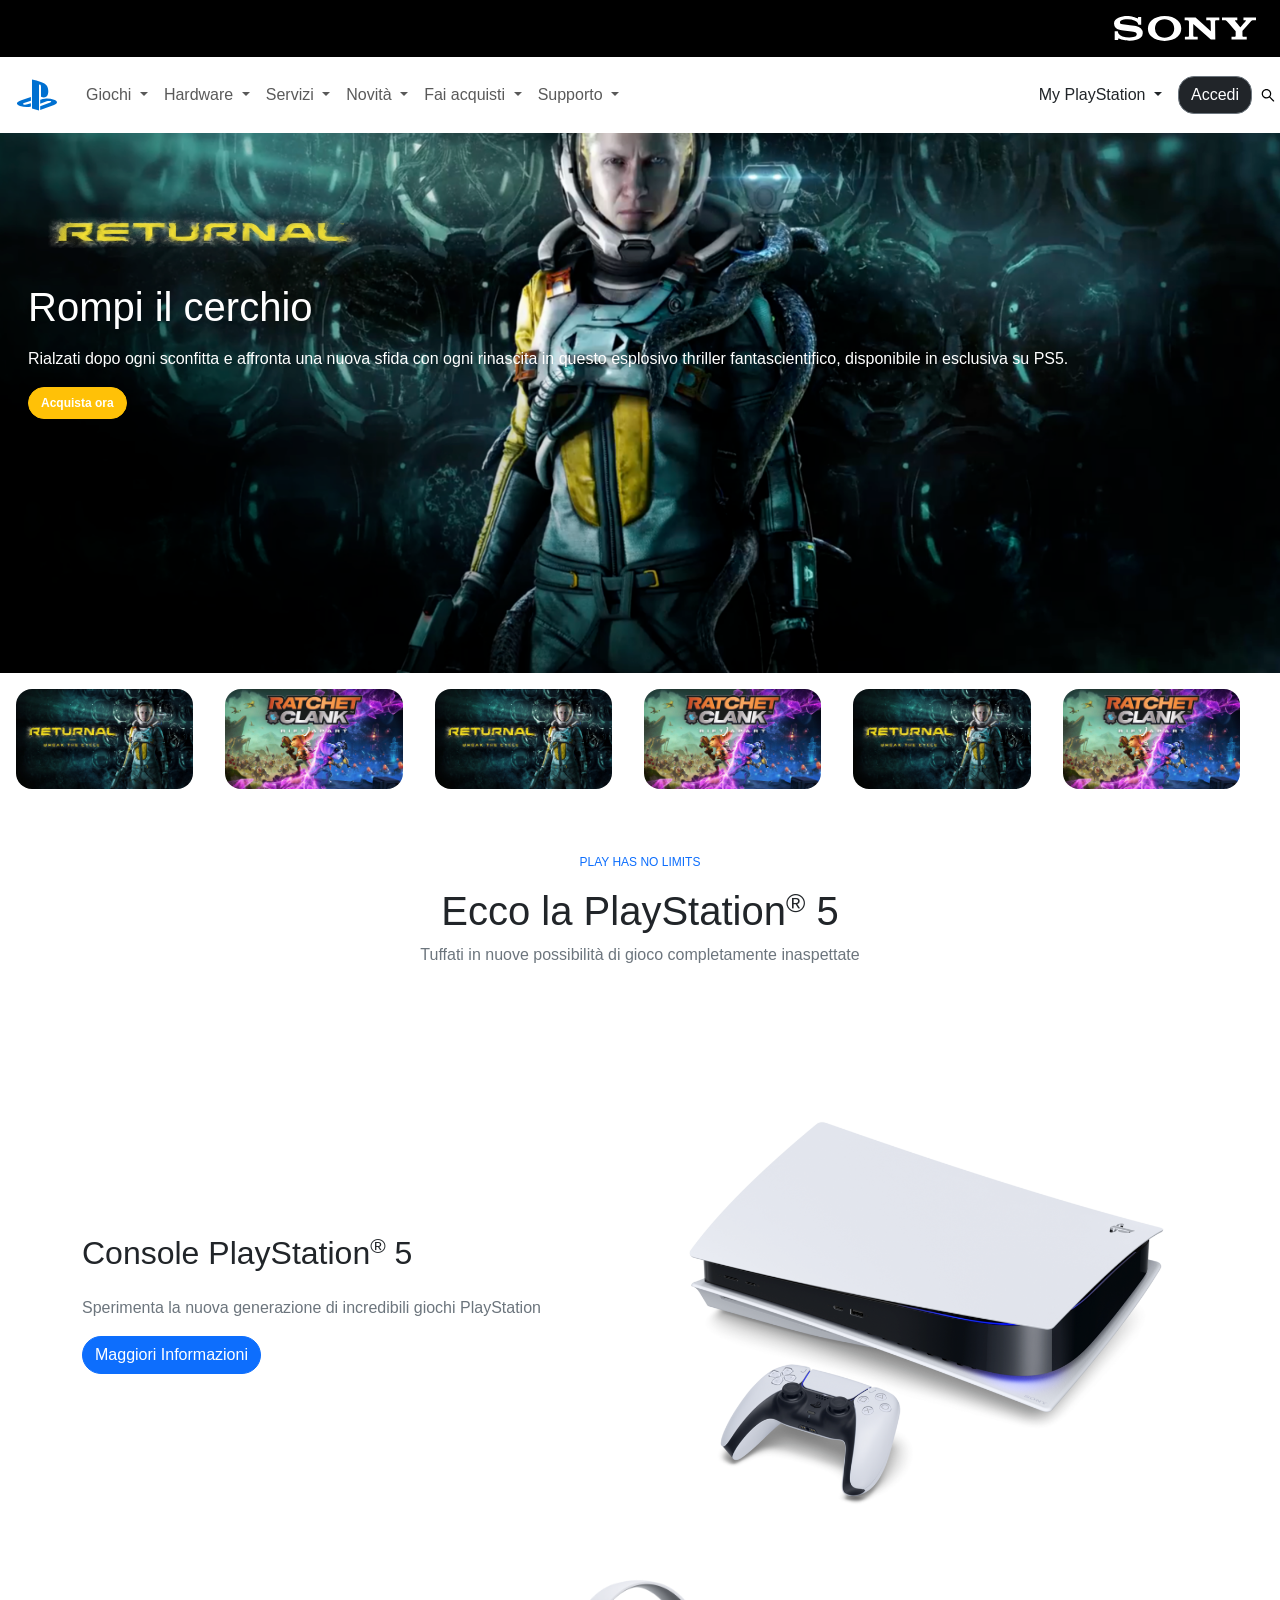
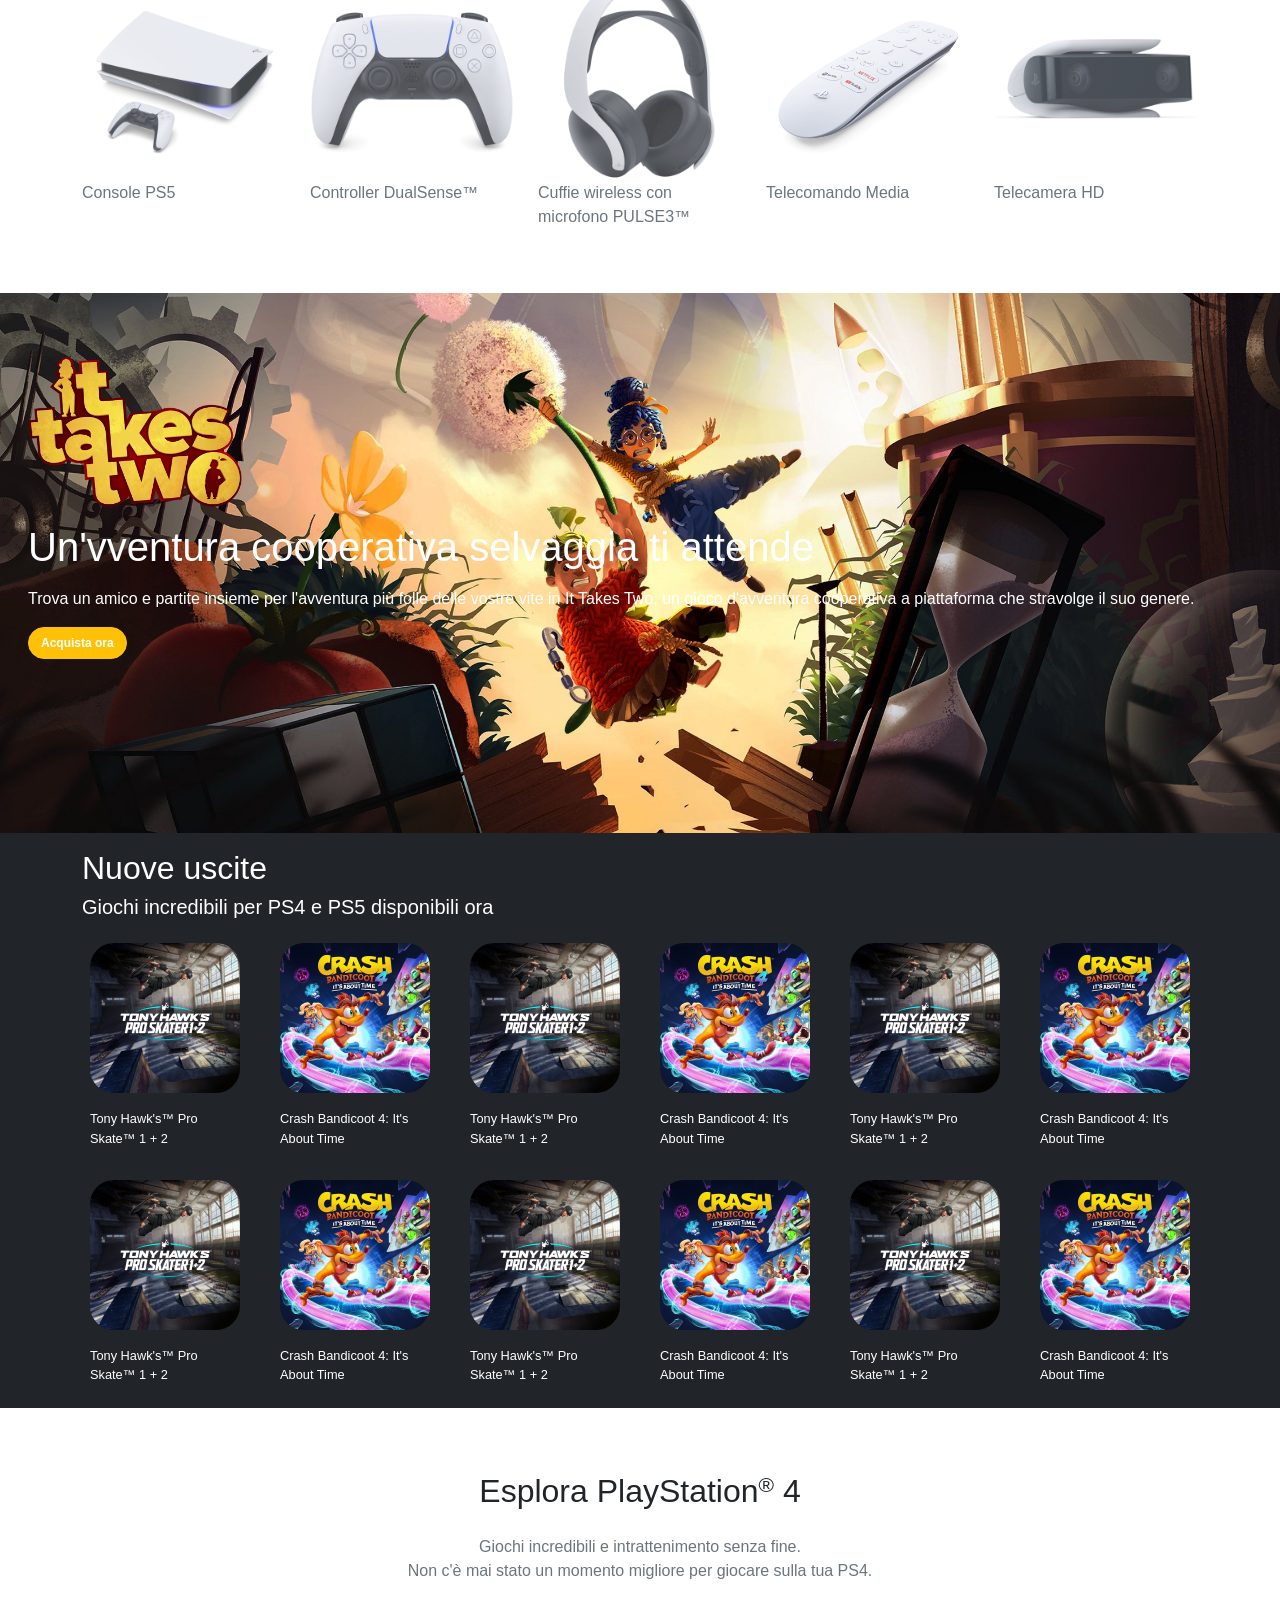
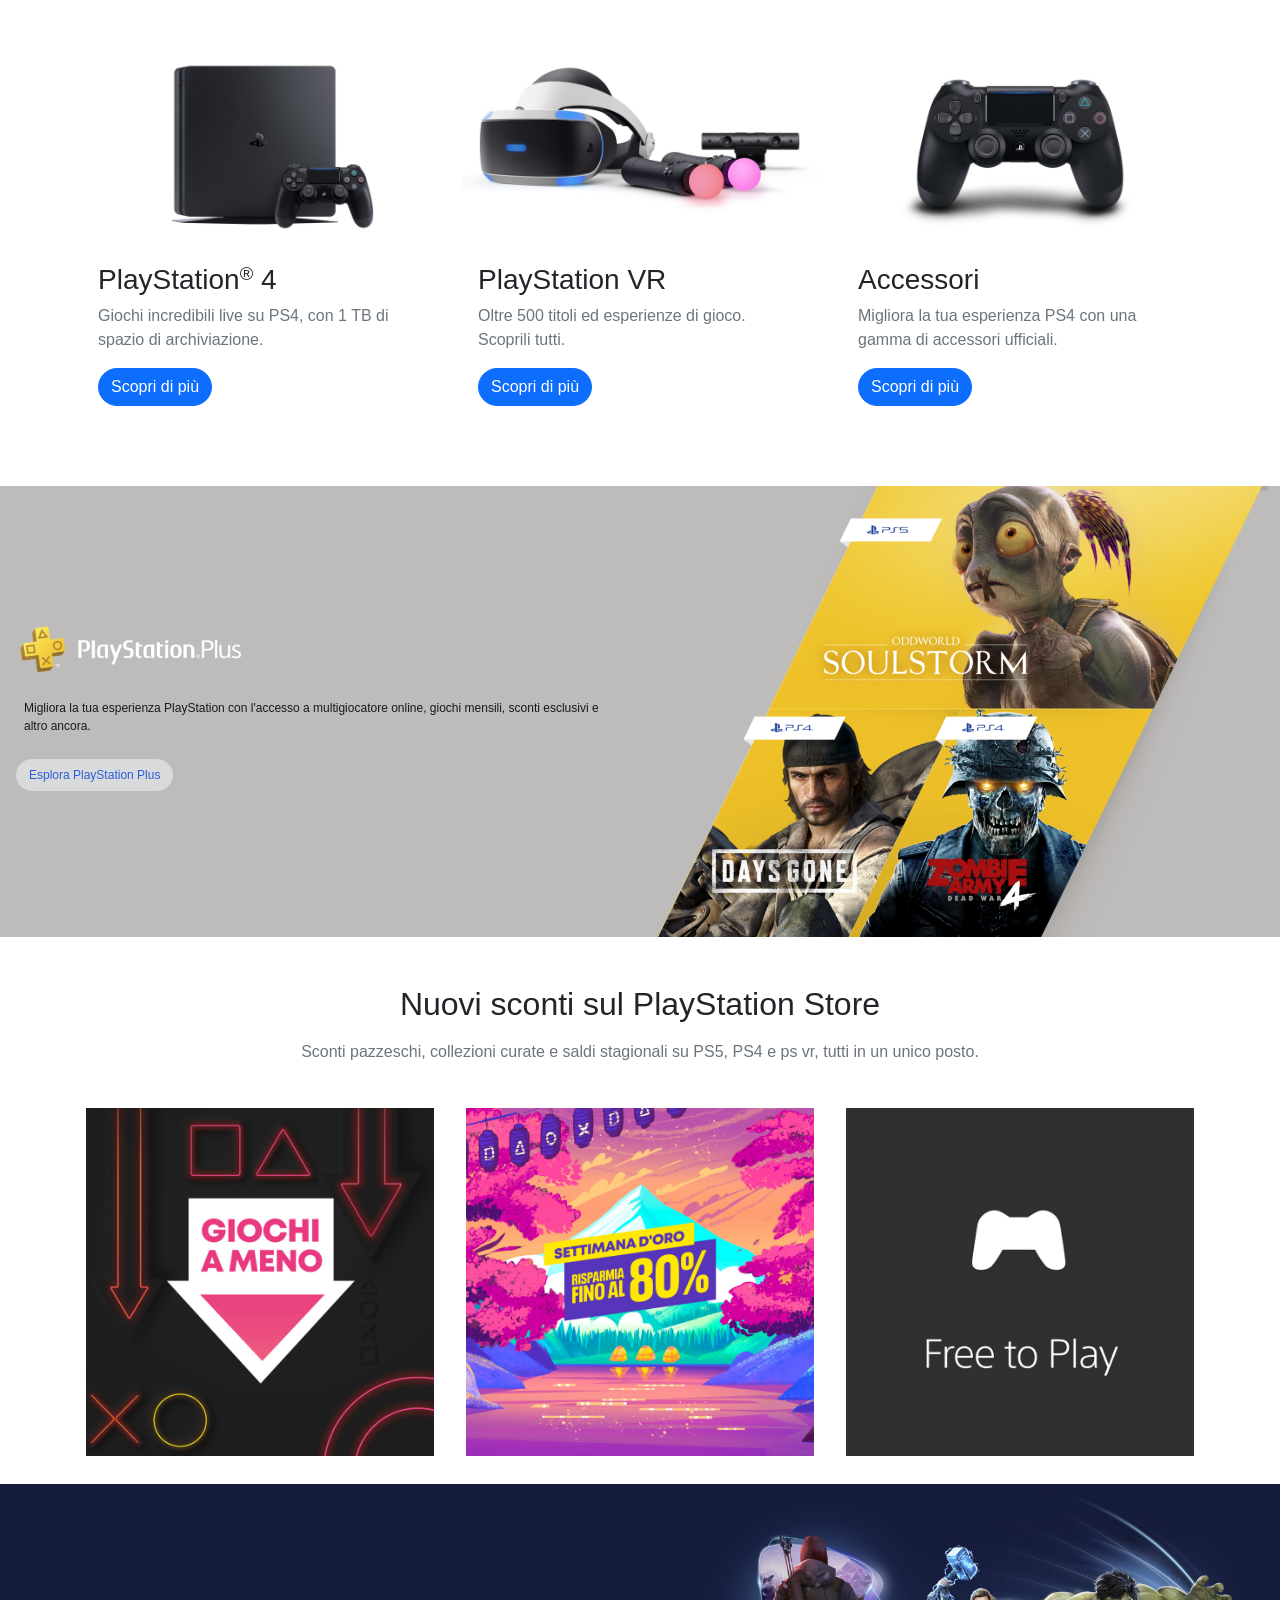
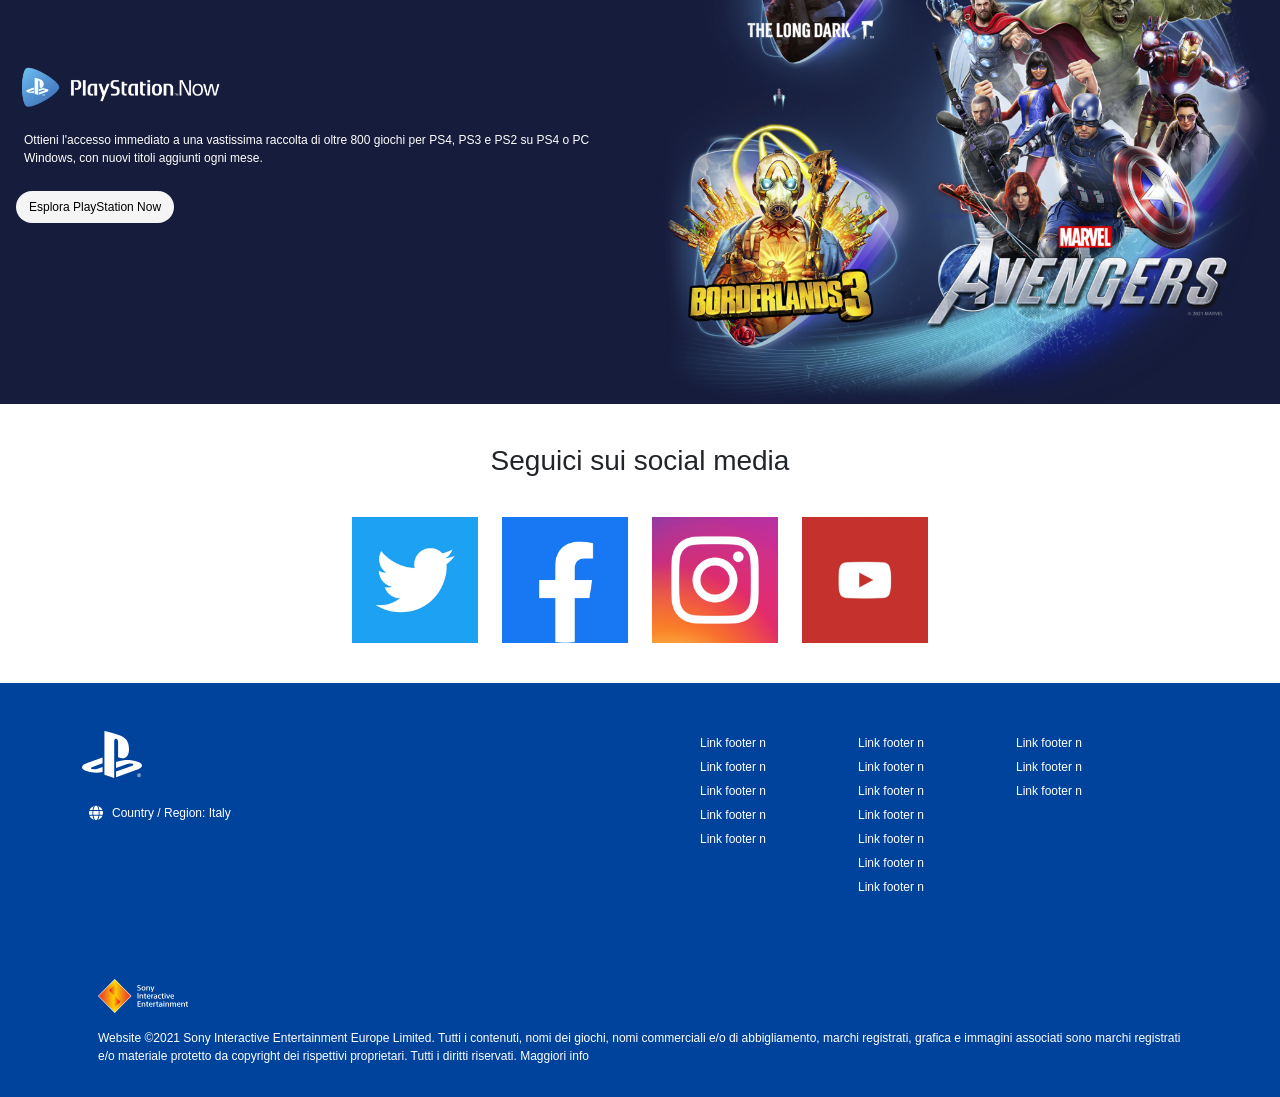
==== index.html @ 7aa20159 "fix container naming in games-slider #it-takes-two section to add proper semantic - index.html" ====
<!DOCTYPE html>
<html lang="it">

<head>
    <meta charset="UTF-8">
    <meta name="viewport" content="width=device-width, initial-scale=1.0">
    <title>PlayStation</title>

    <link href="https://cdn.jsdelivr.net/npm/bootstrap@5.3.8/dist/css/bootstrap.min.css" rel="stylesheet"
        integrity="sha384-sRIl4kxILFvY47J16cr9ZwB07vP4J8+LH7qKQnuqkuIAvNWLzeN8tE5YBujZqJLB" crossorigin="anonymous">

    <link rel="stylesheet" href="https://cdn.jsdelivr.net/npm/bootstrap-icons@1.13.1/font/bootstrap-icons.min.css">

    <link rel="stylesheet" href="styles/style.css">
    <link rel="stylesheet" href="styles/mediaquery.css">
</head>

<body>
    <!-- header composto da hellobar + navbar-->
    <header class="header">

        <div class="hellobar bg-black p-3 d-flex justify-content-end">
            <div class="sony-logo me-2">
                <img src="img/sony_logo.svg" alt="Sny company logo" class="sonylogo " height="25px">
            </div>
        </div>

        <nav class="navbar navbar-expand-lg bg-body-wrapper">
            <div class="container-fluid">
                <a class="navbar-brand" href="#">
                    <img src="img/play_logo.svg" alt="PlayStation logo" class="ps-logo">
                </a>
                <button class="navbar-toggler" type="button" data-bs-toggle="collapse"
                    data-bs-target="#navbarSupportedContent" aria-controls="navbarSupportedContent"
                    aria-expanded="false" aria-label="Toggle navigation">
                    <span class="navbar-toggler-icon"></span>
                </button>
                <div class="collapse navbar-collapse" id="navbarSupportedContent">
                    <ul class="navbar-nav me-auto mb-2 mb-lg-0">
                        <li class="nav-item dropdown giochi">
                            <a class="nav-link dropdown-toggle" href="#" role="button" data-bs-toggle="dropdown"
                                aria-expanded="false">
                                Giochi
                            </a>
                            <ul class="dropdown-menu">
                                <li><a class="dropdown-item" href="#">Action</a></li>
                                <li><a class="dropdown-item" href="#">Another action</a></li>
                                <li>
                                    <hr class="dropdown-divider">
                                </li>
                                <li><a class="dropdown-item" href="#">Something else here</a>
                                </li>
                            </ul>
                        </li>
                        <!--#2-->
                        <li class="nav-item dropdown hardware">
                            <a class="nav-link dropdown-toggle" href="#" role="button" data-bs-toggle="dropdown"
                                aria-expanded="false">
                                Hardware
                            </a>
                            <ul class="dropdown-menu">
                                <li><a class="dropdown-item" href="#">Action</a></li>
                                <li><a class="dropdown-item" href="#">Another action</a></li>
                                <li><a class="dropdown-item" href="#">Something else here</a>
                                </li>
                            </ul>
                        </li>
                        <!--#3-->
                        <li class="nav-item dropdown servizi">
                            <a class="nav-link dropdown-toggle" href="#" role="button" data-bs-toggle="dropdown"
                                aria-expanded="false">
                                Servizi
                            </a>
                            <ul class="dropdown-menu">
                                <li><a class="dropdown-item" href="#">Action</a></li>
                                <li><a class="dropdown-item" href="#">Another action</a></li>
                                <li><a class="dropdown-item" href="#">Something else here</a>
                                </li>
                            </ul>
                        </li>
                        <!--#4-->
                        <li class="nav-item dropdown">
                            <a class="nav-link dropdown-toggle" href="#" role="button" data-bs-toggle="dropdown"
                                aria-expanded="false">
                                Novità
                            </a>
                            <ul class="dropdown-menu">
                                <li><a class="dropdown-item" href="#">Action</a></li>
                                <li><a class="dropdown-item" href="#">Another action</a></li>
                                <li><a class="dropdown-item" href="#">Something else here</a>
                                </li>
                            </ul>
                        </li>
                        <!--#5-->
                        <li class="nav-item dropdown acquisti">
                            <a class="nav-link dropdown-toggle" href="#" role="button" data-bs-toggle="dropdown"
                                aria-expanded="false">
                                Fai acquisti
                            </a>
                            <ul class="dropdown-menu">
                                <li><a class="dropdown-item" href="#">Action</a></li>
                                <li><a class="dropdown-item" href="#">Another action</a></li>
                                <li><a class="dropdown-item" href="#">Something else here</a>
                                </li>
                            </ul>
                        </li>
                        <!-- #6-->
                        <li class="nav-item dropdown acquisti">
                            <a class="nav-link dropdown-toggle" href="#" role="button" data-bs-toggle="dropdown"
                                aria-expanded="false">
                                Supporto
                            </a>
                            <ul class="dropdown-menu">
                                <li><a class="dropdown-item" href="#">Action</a></li>
                                <li><a class="dropdown-item" href="#">Another action</a></li>
                                <li><a class="dropdown-item" href="#">Something else here</a></li>
                            </ul>
                        </li>
                    </ul>

                    <div class="menu-right d-flex justify-content-end align-items-baseline gap-3">
                        <a class="nav-link dropdown-toggle" href="#" role="button" data-bs-toggle="dropdown"
                            aria-expanded="false">
                            My PlayStation
                        </a>
                        <ul class="dropdown-menu">
                            <li><a class="dropdown-item" href="#">Action</a></li>
                            <li><a class="dropdown-item" href="#">Another action</a></li>
                            <li>
                                <hr class="dropdown-divider">
                            </li>
                            <li><a class="dropdown-item" href="#">Something else here</a></li>
                        </ul>
                        <form class="d-flex" role="search">
                            <button class="btn btn-outline-secondary bg-dark text-white rounded-4"
                                type="submit">Accedi</button>
                        </form>
                        <div class="search-icon">
                            <img src="img/lens.svg" alt="lente-igrandimento" class="search-btn">
                        </div>
                    </div>
                </div>
            </div>
        </nav>




    </header>
    <!--main con tutti i suoi contenuti bellissimi frizzantini-->
    <main>
        <section class="games-carousel" id="returnal-banner">
            <div class="container-fluid container-carousel">
                <div class="row">
                    <div class="hero-game-card returnal-card col-12">
                        <div class="d-flex justify-content-start align-items-end p-3">
                            <div class="text-white py-5">
                                <div class="img-logo-returnal pb-3 ">
                                    <img src="img/returnal-hero-banner-logo.png" alt="logo returnal videogame"
                                        class="logo-returnal p-3">
                                </div>
                                <h1 class="mb-3">Rompi il cerchio</h1>
                                <p class="card-text">Rialzati dopo ogni sconfitta e affronta una nuova sfida con ogni
                                    rinascita in questo esplosivo thriller fantascientifico, disponibile in esclusiva su
                                    PS5.</p>
                                <a class="btn btn-warning hero-game-card-btn text-white rounded-5" href="#!"
                                    role="button">Acquista
                                    ora</a>
                            </div>
                        </div>
                    </div>
                </div>
                <div class="row games-slider col-12">
                        <img src="img/returnal-listing-thumb-01-ps5.jpg" alt="returnal thumbnail"
                            class="thum p-3 rounded-5 col-6 col-sm-4 col-md-4 col-lg-2">
                        <img src="img/ratchet-and-clank-rift-apart-keyart.jpg" alt="ratchet&clank thumbnail"
                            class="thum p-3 rounded-5 col-6 col-sm-4 col-md-4 col-lg-2">
                        <img src="img/returnal-listing-thumb-01-ps5.jpg" alt="returnal thumbnail"
                            class="thum p-3 rounded-5 col-6 col-sm-4 col-md-4 col-lg-2">
                        <img src="img/ratchet-and-clank-rift-apart-keyart.jpg" alt="ratchet&clank thumbnail"
                            class="thum p-3 rounded-5 col-6 col-sm-4 col-md-4 col-lg-2">
                        <img src="img/returnal-listing-thumb-01-ps5.jpg" alt="returnal thumbnail"
                            class="thum p-3 rounded-5 col-6 col-sm-4 col-md-4 col-lg-2">
                        <img src="img/ratchet-and-clank-rift-apart-keyart.jpg" alt="ratchet&clank thumbnail"
                            class="thum p-3 rounded-5 col-6 col-sm-4 col-md-4 col-lg-2">
                </div>
            </div>
        </section>

        <section class="playstation-5">

            <div class="section-ps-title p-5 text-center">
                <p class="headline text-primary text-uppercase">
                    play has no limits
                </p>
                <h1 class="ps5-title">
                    Ecco la PlayStation<span class="small"><sup>&reg;</sup></span> 5
                </h1>
                <p class="ps5-text text-secondary">
                    Tuffati in nuove possibilità di gioco completamente inaspettate
                </p>
            </div>
            <!-- inserisco la card + img-->
            <div class="container card-container">
                <div class="row d-flex justify-content-center align-items-center">
                    <div class="col-12 col-md-6 border-0">
                        <div class="card-body">
                            <h2 class="card-title pb-4">Console PlayStation<span class="small"><sup>&reg;</sup></span> 5
                            </h2>
                            <p class="card-text text-secondary">Sperimenta la nuova generazione di incredibili giochi
                                PlayStation</p>
                            <a href="#" class="btn btn-primary rounded-5">Maggiori Informazioni</a>
                        </div>
                    </div>
                    <div class="col-12 col-md-6">
                        <img src="img/playstation-5-thumb.png" class="img-fluid" alt="console playstation 5">
                    </div>
                </div>
            </div>
            <!--andiamo alle thumbnail del carousel-->
            <div class="container thumbnail-container">
                <div class="row row-cols-3 row-cols-md-5 pb-5">
                    <div class="col img-container-ps text-secondary">
                        <img src="img/playstation-5-thumb.png" alt="playstation 5 console" class="img-fluid opacity-75">
                        <p class="hardware-description d-none d-md-block">Console PS5</p>
                    </div>
                    <div class="col img-container-ps text-secondary">
                        <img src="img/joypad-thumb.png" alt="playstation 5 joypad" class="img-fluid opacity-75">
                        <p class="accessory-description d-none d-md-block">Controller DualSense™</p>
                    </div>
                    <div class="col img-container-ps text-secondary">
                        <img src="img/headset-thumb.png" alt="playstation 5 headset" class="img-fluid opacity-75">
                        <p class="acccessory-description d-none d-md-block">Cuffie wireless con microfono PULSE3™</p>
                    </div>
                    <div class="col img-container-ps text-secondary">
                        <img src="img/remote-thumb.png" alt="playstation 5 telecomando" class="img-fluid opacity-75">
                        <p class="accecssory-description d-none d-md-block">Telecomando Media</p>
                    </div>
                    <div class="col img-container-ps text-secondary">
                        <img src="img/camera-thumb.jpg" alt="playstation 5 telecamera" class="img-fluid opacity-75">
                        <p class="accessory-description d-none d-md-block">Telecamera HD</p>
                    </div>
                </div>
            </div>

        </section>
        <!-- Aggiungo sezione it takes two-->
        <section class="games-carousel" id="it-takes-two-banner">
            <div class="container-fluid container-carousel">
                <div class="row">
                    <div class="hero-game-card it-takes-two-card col-12">
                        <div class="d-flex justify-content-start align-items-end p-3">
                            <div class="text-white py-5">
                                <div class="img-logo-returnal pb-3 ">
                                    <img src="img/it-takes-two-logo.png" alt="logo it takes two videogame"
                                        class="img-fluid logo-it-takes-two">
                                </div>
                                <h1 class="mb-3">Un'vventura cooperativa selvaggia ti attende</h1>
                                <p class="card-text">Trova un amico e partite insieme per l'avventura più folle delle
                                    vostre vite in It Takes Two, un gioco d'avventura cooperativa a piattaforma che
                                    stravolge il suo genere.</p>
                                <a class="btn btn-warning hero-game-card-btn text-white rounded-5" href="#!"
                                    role="button">Acquista
                                    ora</a>
                            </div>
                        </div>
                    </div>
                </div>
            </div>
            <div class="games-slider col-12 bg-dark text-white">
                <div class="container container-slider">
                        <div class="col-12 text-white">
                            <h2 class="collection-title pt-3">Nuove uscite</h2>
                            <h5 class="card-text pb-3">Giochi incredibili per PS4 e PS5 disponibili ora</h5>
                        </div>
                        <div class="row">
                            <div class="col-6 col-sm-4 col-lg-2 game-card-square text-center">
                                <img src="img/tony-hawks-pro-skater-1-2-store-art.jpg"
                                    alt="tony hawk's pro skater thumbnail" class="img-fluid p-2 rounded-5">
                                <p class="text-start p-2"> Tony Hawk's™ Pro Skate™ 1 + 2</p>
                            </div>
                            <div class="col-6 col-sm-4 col-lg-2 game-card-square text-center">
                                <img src="img/crash-bandicoot-4-its-about-time-store-art.jpg"
                                    alt="crash bandicoot 4 thumbnail" class="img-fluid thumb p-2 rounded-5">
                                <p class="text-start p-2"> Crash Bandicoot 4: It's About Time</p>
                            </div>
                            <div class="col-6 col-sm-4 col-lg-2 game-card-square text-center">
                                <img src="img/tony-hawks-pro-skater-1-2-store-art.jpg"
                                    alt="tony hawk's pro skater thumbnail" class="img-fluid p-2 rounded-5">
                                <p class="text-start p-2"> Tony Hawk's™ Pro Skate™ 1 + 2</p>
                            </div>
                            <div class="col-6 col-sm-4 col-lg-2 game-card-square text-center">
                                <img src="img/crash-bandicoot-4-its-about-time-store-art.jpg"
                                    alt="crash bandicoot 4 thumbnail" class="img-fluid thumb p-2 rounded-5">
                                <p class="text-start p-2"> Crash Bandicoot 4: It's About Time</p>
                            </div>
                            <div class="col-6 col-sm-4 col-lg-2 game-card-square text-center">
                                <img src="img/tony-hawks-pro-skater-1-2-store-art.jpg"
                                    alt="tony hawk's pro skater thumbnail" class="img-fluid p-2 rounded-5">
                                <p class="text-start p-2"> Tony Hawk's™ Pro Skate™ 1 + 2</p>
                            </div>
                            <div class="col-6 col-sm-4 col-lg-2 game-card-square text-center">
                                <img src="img/crash-bandicoot-4-its-about-time-store-art.jpg"
                                    alt="crash bandicoot 4 thumbnail" class="img-fluid thumb p-2 rounded-5">
                                <p class="text-start p-2"> Crash Bandicoot 4: It's About Time</p>
                            </div>
                            <div class="col-6 col-sm-4 col-lg-2 game-card-square text-center">
                                <img src="img/tony-hawks-pro-skater-1-2-store-art.jpg"
                                    alt="tony hawk's pro skater thumbnail" class="img-fluid p-2 rounded-5">
                                <p class="text-start p-2"> Tony Hawk's™ Pro Skate™ 1 + 2</p>
                            </div>
                            <div class="col-6 col-sm-4 col-lg-2 game-card-square text-center">
                                <img src="img/crash-bandicoot-4-its-about-time-store-art.jpg"
                                    alt="crash bandicoot 4 thumbnail" class="img-fluid thumb p-2 rounded-5">
                                <p class="text-start p-2"> Crash Bandicoot 4: It's About Time</p>
                            </div>
                            <div class="col-6 col-sm-4 col-lg-2 game-card-square text-center">
                                <img src="img/tony-hawks-pro-skater-1-2-store-art.jpg"
                                    alt="tony hawk's pro skater thumbnail" class="img-fluid p-2 rounded-5">
                                <p class="text-start p-2"> Tony Hawk's™ Pro Skate™ 1 + 2</p>
                            </div>
                            <div class="col-6 col-sm-4 col-lg-2 game-card-square text-center">
                                <img src="img/crash-bandicoot-4-its-about-time-store-art.jpg"
                                    alt="crash bandicoot 4 thumbnail" class="img-fluid thumb p-2 rounded-5">
                                <p class="text-start p-2"> Crash Bandicoot 4: It's About Time</p>
                            </div>
                            <div class="col-6 col-sm-4 col-lg-2 game-card-square text-center">
                                <img src="img/tony-hawks-pro-skater-1-2-store-art.jpg"
                                    alt="tony hawk's pro skater thumbnail" class="img-fluid p-2 rounded-5">
                                <p class="text-start p-2"> Tony Hawk's™ Pro Skate™ 1 + 2</p>
                            </div>
                            <div class="col-6 col-sm-4 col-lg-2 game-card-square text-center">
                                <img src="img/crash-bandicoot-4-its-about-time-store-art.jpg"
                                    alt="crash bandicoot 4 thumbnail" class="img-fluid thumb p-2 rounded-5">
                                <p class="text-start p-2"> Crash Bandicoot 4: It's About Time</p>
                            </div>
                        </div>
                </div>
            </div>
        </section>
        <!-- Aggiungo sezione ps4 -->
        <section class="playstation-4 pb-5 mb-3">
            <!-- Plagio immediataqmente il titolo da ps5 -->
            <div class="section-ps-title p-5 text-center">
                <h2 class="ps4-title py-3">
                    Esplora PlayStation<span class="small"><sup>&reg;</sup></span> 4
                </h2>
                <p class="ps4-text text-secondary">
                    Giochi incredibili e intrattenimento senza fine. <br>Non c'è mai stato un momento migliore per
                    giocare sulla tua PS4.
                </p>
            </div>
            <!-- rubo la card di ps5 e ci indento l'img-->
            <div class="container">
                <div class="row row-cols-1 row-cols-md-3 d-flex justify-content-center align-items-center">
                    <div class="card col ps4-hardware border-0">
                        <img src="img/ps4-slim-homepage-image-block.jpg" class="card-img-top img-fluid"
                            alt="console playstation 4">
                        <div class="card-body">
                            <h3 class="card-title">PlayStation<span class="small"><sup>&reg;</sup></span> 4</h3>
                            <p class="card-text text-secondary">Giochi incredibili live su PS4, con 1 TB di spazio di
                                archiviazione.</p>
                            <a href="#" class="btn btn-primary rounded-5">Scopri di più</a>
                        </div>
                    </div>
                    <div class="card col ps4-vr border-0">
                        <img src="img/double11-202010-tw-psvr.jpg" class="card-img-top img-fluid"
                            alt="visore vr double11">
                        <div class="card-body">
                            <h3 class="card-title">PlayStation VR</h3>
                            <p class="card-text text-secondary">Oltre 500 titoli ed esperienze di gioco. Scoprili tutti.
                            </p>
                            <a href="#" class="btn btn-primary rounded-5">Scopri di più</a>
                        </div>
                    </div>
                    <div class="card col ps4-accessories border-0">
                        <img src="img/dualshock-4-listing-thumb.jpg" class="card-img-top img-fluid"
                            alt="controller dualshock">
                        <div class="card-body">
                            <h3 class="card-title">Accessori</h3>
                            <p class="card-text text-secondary">Migliora la tua esperienza PS4 con una gamma di
                                accessori ufficiali.</p>
                            <a href="#" class="btn btn-primary rounded-5">Scopri di più</a>
                        </div>
                    </div>
                </div>
            </div>
        </section>
        <!--Aggiungo sezione per banner PS Plus-->
        <section class="service-banner ps-plus" id="playstation-plus">
            <div class="container-fluid">
                <div class="row">
                    <div class="col-12 col-md-6 service-banner-block">
                        <div class="d-flex justify-content-start align-items-center h-100 px-1">
                            <div class="banner-wrapper justify-self-start py-5">
                                <div class="img-logo-ps-plus pb-3">
                                    <img src="img/ps-plus-logo.png" alt="logo playstation plus"
                                        class="img-fluid logo-ps-plus">
                                </div>
                                <p class="p-2">Migliora la tua esperienza PlayStation con l'accesso a multigiocatore
                                    online, giochi mensili, sconti esclusivi e altro ancora.</p>
                                <a class="btn btn-service-banner-ps-plus rounded-5" href="#!" role="button">Esplora
                                    PlayStation
                                    Plus</a>
                            </div>
                        </div>
                    </div>
                    <div class="col col-md-6 image-wrapper d-none d-md-block ">
                        <img src="img/ps-plus-april-monthly-games-featured-image-block.png"
                            alt="immagine con giochi del mese (soulstorm, daysgone, zombie army)"
                            class="img-fluid fancy-strap">
                    </div>
                </div>
            </div>
        </section>
        <!--Aggiungo sezione hub con accesso a subsection degli sconti-->
        <section class="discount-hub">
            <div class="discount-hub-title px-4 pt-5 pb-4 text-center">
                <h2 class="hub-title pb-2">
                    Nuovi sconti sul <span class="d-sm-none"><br></span> PlayStation Store
                </h2>
                <p class="ps5-text text-secondary">
                    Sconti pazzeschi, collezioni curate e saldi stagionali su PS5, PS4 e ps vr, tutti in un unico posto.
                </p>
            </div>
            <div class="discount-hub-menu container">
                <div class="row row-cols-1 row-cols-md-3">
                    <div class="col ps-store-section pb-4">
                        <img src="img/playstation-store-games-under-20-spotlight.jpg"
                            alt="tony hawk's pro skater thumbnail" class="img-fluid p-1 ">
                    </div>
                    <div class="col ps-store-section pb-4">
                        <img src="img/playstation-store-golden-week-sale-spotlight.jpg"
                            alt="tony hawk's pro skater thumbnail" class="img-fluid p-1 ">
                    </div>
                    <div class="col ps-store-section pb-4">
                        <img src="img/playstation-store-free-to-play-spotlight.png"
                            alt="tony hawk's pro skater thumbnail" class="img-fluid p-1 ">
                    </div>
                </div>
            </div>


        </section>
        <!--Aggiungo banner playstation now-->
        <section class="service-banner ps-now" id="playstation-now">
            <!--riciclo creativo struttura service-banner-->
            <div class="container-fluid">
                <div class="row">
                    <div class="col-12 col-md-6 service-banner-block">
                        <div class="d-flex justify-content-start align-items-center h-100 px-1">
                            <div class="banner-wrapper justify-self-start py-5">
                                <div class="img-logo-ps-plus pb-3">
                                    <img src="img/ps-now-logo-two-column.png" alt="logo playstation now"
                                        class="img-fluid logo-ps-now">
                                </div>
                                <p class="p-2">Ottieni l'accesso immediato a una vastissima raccolta di oltre 800 giochi
                                    per PS4, PS3 e PS2 su PS4 o PC Windows, con nuovi titoli aggiunti ogni mese.</p>
                                <a class="btn btn-service-banner-ps-now rounded-5" href="#!" role="button">Esplora
                                    PlayStation
                                    Now</a>
                            </div>
                        </div>
                    </div>
                    <div class="col col-md-6 image-wrapper d-none d-md-block ">
                        <img src="img/ps-now-april-featured-image-block.png"
                            alt="showcase giochi: the long dark; bourderlands 3; the avengers"
                            class="img-fluid fancy-strap">
                    </div>
                </div>
            </div>
        </section>


        <!--Aggiungo sezione hub per social media-->
        <section class="social-media-hub p-4">
            <h3 class="hub-title text-center py-3">Seguici sui social media</h3>
            <div class="container">
                <div class="row social-media-grid">
                    <div class="col-6 col-sm-3 social-icon py-3">
                        <img src="img/twitter.jpg" alt="twitter icona" class="img-fluid">
                    </div>
                    <div class="col-6 col-sm-3 social-icon py-3">
                        <img src="img/facebook.jpg" alt="facebook icona" class="img-fluid">
                    </div>
                    <div class="col-6 col-sm-3 social-icon py-3">
                        <img src="img/instagram.jpg" alt="instagram icona" class="img-fluid">
                    </div>
                    <div class="col-6 col-sm-3 social-icon py-3">
                        <img src="img/youtube.png" alt="youtube icona" class="img-fluid">
                    </div>
                </div>
            </div>

        </section>

    </main>
    <!--Footer, footer delle mie brame...-->
    <footer class="footer">
        <!--questo primo container divide il footer in 2 nella versione large:
        da una parte il logo ps, la region e la nav-->
        <div class="container-fluid footer-container">
            <div class="row">
                <div class="col-12">
                    <!--qui dentro ci andremo a indentare nel seguente ordine:
                    COLONNA 1: 1-logo, 2-country/region | COLONNA2: -nav-->
                    <div class="container">
                        <div class="row">
                            <div class="col-12 col-lg-6 pt-5">
                                <div class="logo-wrapper">
                                    <img src="img/ps-footer.svg" alt="play station logo bianco"
                                        class="img-fluid ps-logo-white">
                                </div>
                                <div class="country-selected d-flex gap-3 align-items-baseline pt-3">
                                    <img src="img/language-globe.svg" alt="icona mondo"
                                        class="world-icon img-fluid pt-2">
                                    <p class="region-text-white">
                                        Country / Region: Italy
                                    </p>
                                </div>
                            </div>
                            <nav class="col-12 col-lg-6 p-5 lh-lg">
                                <div class="container">
                                    <div class="row">
                                        <div class="col-12 col-md-4 d-flex flex-column">
                                            <a href="#" class="link-footer">Link footer n</a>
                                            <a href="#" class="link-footer">Link footer n</a>
                                            <a href="#" class="link-footer">Link footer n</a>
                                            <a href="#" class="link-footer">Link footer n</a>
                                            <a href="#" class="link-footer">Link footer n</a>

                                        </div>
                                        <div class="col-12 col-md-4 d-flex flex-column">
                                            <a href="#" class="link-footer">Link footer n</a>
                                            <a href="#" class="link-footer">Link footer n</a>
                                            <a href="#" class="link-footer">Link footer n</a>
                                            <a href="#" class="link-footer">Link footer n</a>
                                            <a href="#" class="link-footer">Link footer n</a>
                                            <a href="#" class="link-footer">Link footer n</a>
                                            <a href="#" class="link-footer">Link footer n</a>
                                        </div>
                                        <div class="col-12 col-md-4 d-flex flex-column">
                                            <a href="#" class="link-footer">Link footer n</a>
                                            <a href="#" class="link-footer">Link footer n</a>
                                            <a href="#" class="link-footer">Link footer n</a>
                                        </div>
                                    </div>
                                </div>
                            </nav>
                        </div>
                    </div>
                </div>
                <div class="col-12">
                    <!--qui dentro invece ci mettiamo solo una col, con dentro a sua volta 2 COLONNE, cosi costruite: COLONNA1: logo sony
                    COLONNA2: txt copywright-->
                    <div class="container">
                        <div class="row">
                            <div class="col-12">

                                <div class="container p-3">
                                    <div class=" ">
                                        <div class="col-12">
                                            <div class="logo-wrapper py-3">
                                                <img src="img/sie-logo.svg" alt="" class="img-fluid sony-logo">
                                            </div>
                                        </div>
                                        <div class="col-12">
                                            <p class="copyright-text">
                                                Website ©2021 Sony Interactive Entertainment Europe Limited. Tutti i
                                                contenuti, nomi dei giochi, nomi commerciali e/o di abbigliamento,
                                                marchi registrati, grafica e immagini associati sono marchi registrati
                                                e/o materiale protetto da copyright dei rispettivi proprietari. Tutti i
                                                diritti riservati. <span class="inline-a"><a href="#"
                                                        class="expand-link">Maggiori info</a></span>
                                            </p>
                                        </div>
                                    </div>
                                </div>
                            </div>
                        </div>
                    </div>

                </div>
            </div>
        </div>
    </footer>


    <!--script di Bootstrap-->

    <script src="https://cdn.jsdelivr.net/npm/bootstrap@5.3.8/dist/js/bootstrap.bundle.min.js"
        integrity="sha384-FKyoEForCGlyvwx9Hj09JcYn3nv7wiPVlz7YYwJrWVcXK/BmnVDxM+D2scQbITxI"
        crossorigin="anonymous"></script>

</body>

</html>
---- styles/style.css ----
/* Variabili */

/* uso due utility classes e sovrascrivo il colore */

:root {

    --bs-primary: #2A5FD9;
    --bs-warning: #CD3D10;
    --bs-body-font-family: Arial, Helvetica;


    --bs-btn-color: #000;
    --bs-btn-bg: #CD3D10;
    --bs-btn-border-color: #CD3D10;
    --bs-btn-hover-color: #000;
    --bs-btn-hover-bg: #CD3D10;
    --bs-btn-hover-border-color: #CD3D10;
    --bs-btn-active-color: #000;
    --bs-btn-active-bg: #CD3D10;
    --bs-btn-active-border-color: #CD3D10;
    --bs-btn-active-shadow: inset 0 3px 5px rgba(0, 0, 0, 0.125);
    --bs-btn-disabled-color: #000;
    --bs-btn-disabled-bg: #CD3D10;
    --bs-btn-disabled-border-color: #CD3D10;
}

/* ======== UTILITIES ====== */


/* Buttons*/


.search-btn {
    height: 25px;
    position: absolute;
    top: 50%;
    transform: translate(-50%, -50%);
    padding: 5px;
    ;
}

.btn-service-banner-ps-plus {
    background-color: #D9DADC;
    color: var(--bs-primary);
    font-size: 12px;
}

.btn-service-banner-ps-now {
    background-color: #F5F5F5;
    color: black;
    font-size: 12px;
}

.hero-game-card-btn {
    font-weight: bold;
    font-size: 12px;
}

/*Cards*/

.hero-game-card {

    background-size: cover;
    background-repeat: no-repeat;
    background-position: center top;
    min-height: 60vh;
}

/*Banners*/

.service-banner.ps-plus {
    background-color: #BEBCBB;
    color: #1A1A1A;
    min-height: 40vh;
}

.service-banner.ps-now {
    background-color: #161C3B;
    color: #fff;
    min-height: 40vh;
}


.service-banner p {
    font-size: 12px;
}



/* =============================== */


/* Navbar */

.ps-logo {
    height:50px;
}

/*Le img di sfondo per i banner*/

.returnal-card {
    background-image: url(../img/jumbo-bg.png);
}

.it-takes-two-card {
    background-image: url(../img/it-takes-two-hero-banner-desktop.jpg);
}


/* Style immagini games-card */

.logo-returnal {
    height:70px;
}

.logo-it-takes-two {
    height:150px;
}

/* style immagini ps-services */

.logo-ps-plus {
    height:50px;
}

.logo-ps-now {
    height:50px;
}


/* section PS5 */


.headline {
    font-size: 12px;
}

/* Per gestire active e hover delle thumbnail nel carousel di PS5 */

.img-container-ps:active,
.img-container-ps:hover,
.img-container-ps:focus {
    --bs-text-opacity: 1;
    color: black !important;
    border-bottom: 2px solid var(--bs-primary);

}

.img-container-ps>img:active,
.img-container-ps>img:hover,
.img-container-ps>img:focus {
    opacity: 100% !important;
}

.game-card-square p {
    font-size: 0.8rem;

}

/* style banner services */

.banner-wrapper {
    min-height: 30vh;
}


/* Footer */

.footer {
    background-color: #00439C;
    color: #fff;
    font-size: 12px !important;

}

footer a {
    text-decoration: none;
    color: #fff;
}

/* Posityion world icon */

.country-selected {
    position: absolute;
}

.world-icon {
    width: 14px !important;
    position: relative;
    top: 5%;
    left: 5%;
    transform: translate(0, 15%);
}


img.sony-logo {
    max-width: 90px;
}

.ps-logo-white {
    max-width: 85px;
}
---- styles/mediaquery.css ----
/* Imposto media query per sistemare il comportamento delle icone social */

.socia-icon {
    max-width:100%;
}

.social-media-grid {
    justify-content: flex-start;
    flex-grow: 1;
    }



@media screen and (min-width:768px) {
    .social-icon {
        max-width: 150px;
    }

    .social-media-grid {
        justify-content: center;
        flex-grow: 0;
    }

}
/* Ingrandisco logo games banner da md*/

.logo-returnal {
    width: 200px;
}

/* questa parte non mi viene la vedo con Samuel 

.logo-it-takes-two {
     width: 200px;
}
*/

@media screen and (min-width:768px) {
    .logo-returnal {
        width:350px;

}

/* questa parte non mi viene la vedo con Samuel 

    .logo-it-takes-two {
     width:300px;
     aspect-ratio: auto;
    
} */

}
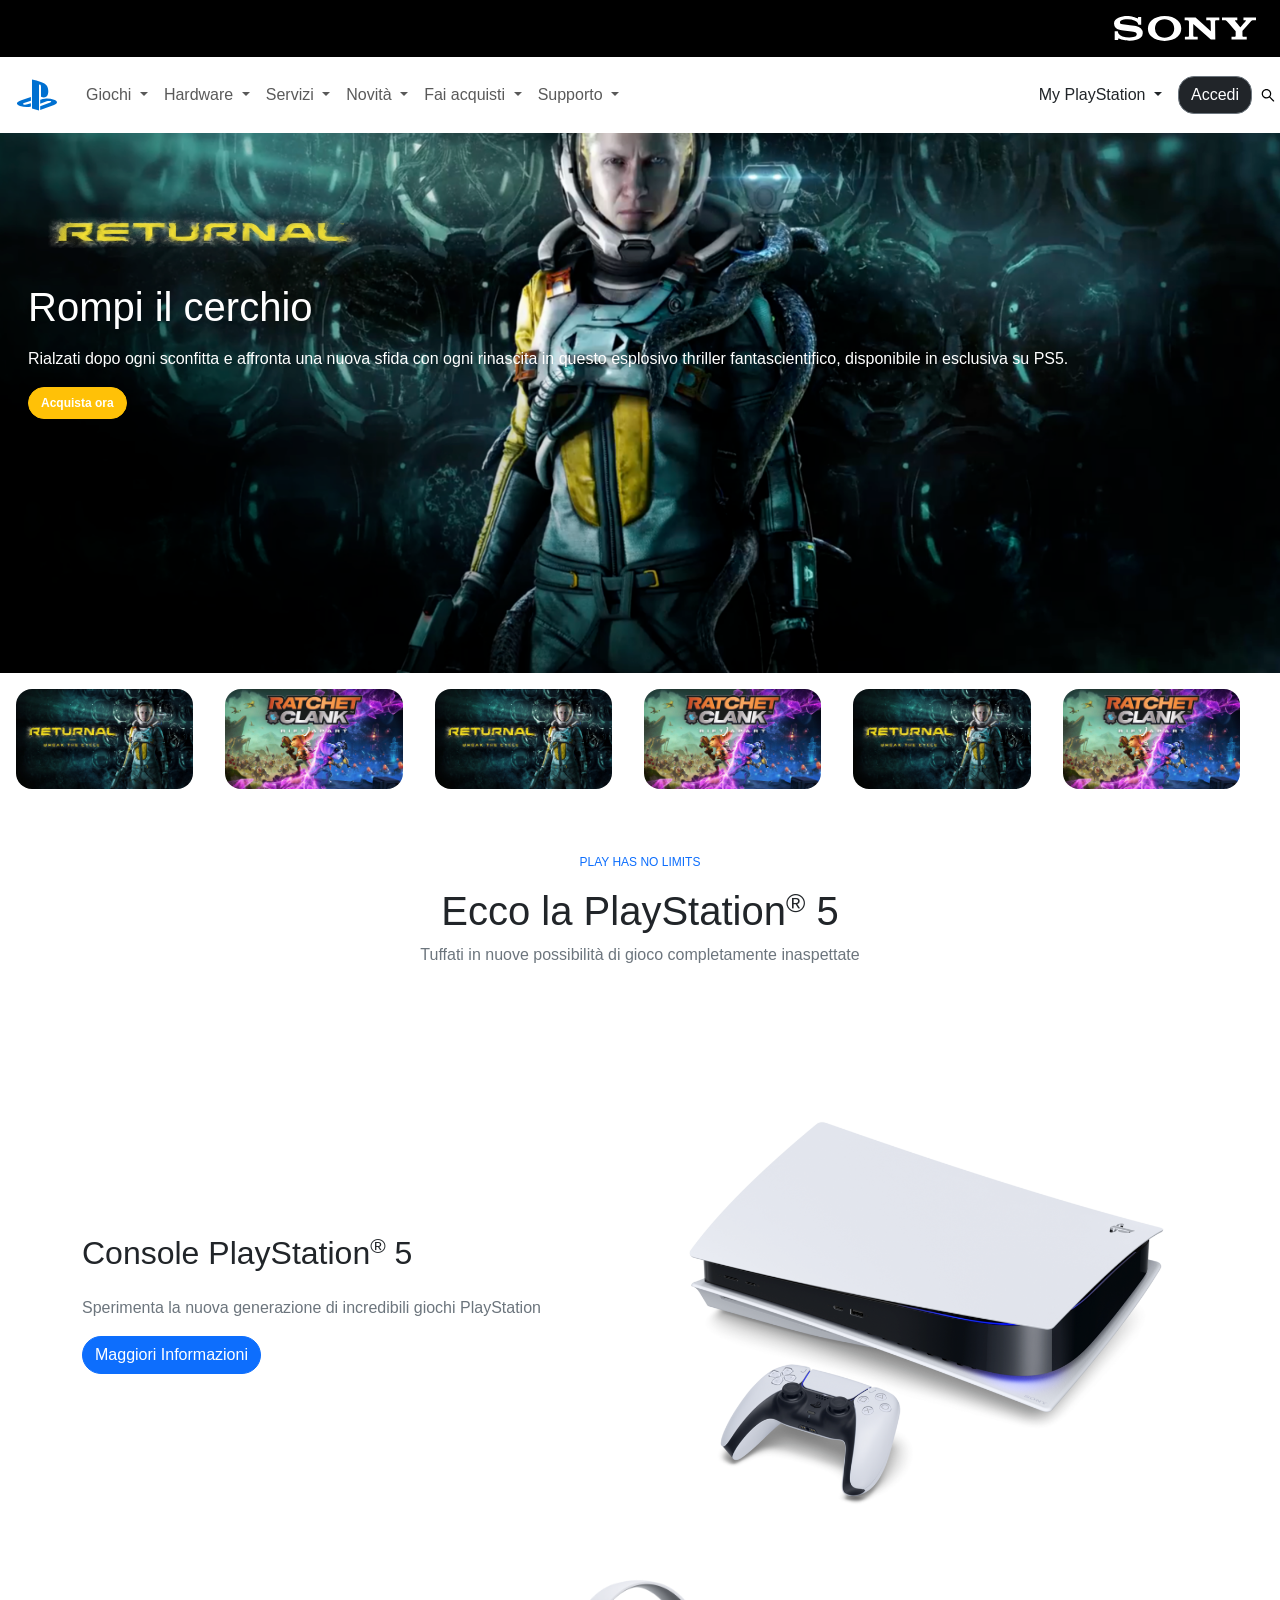
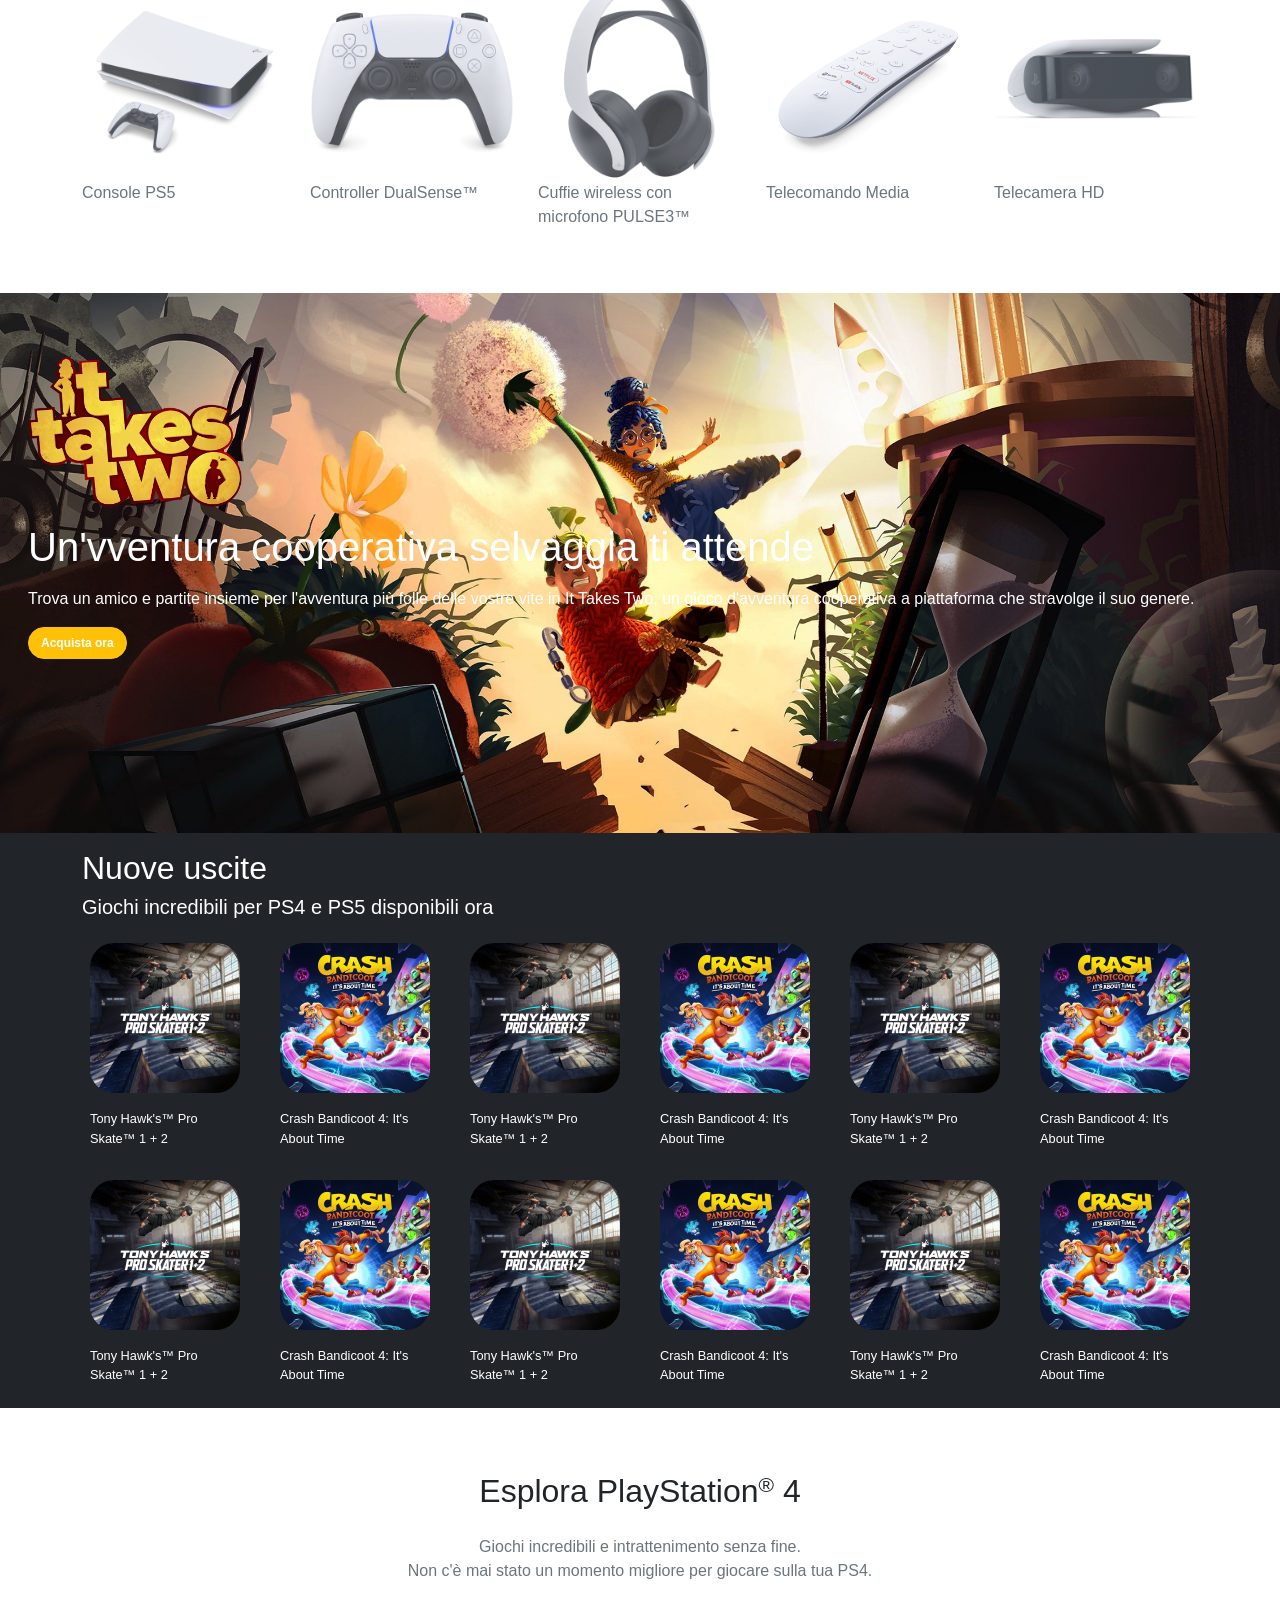
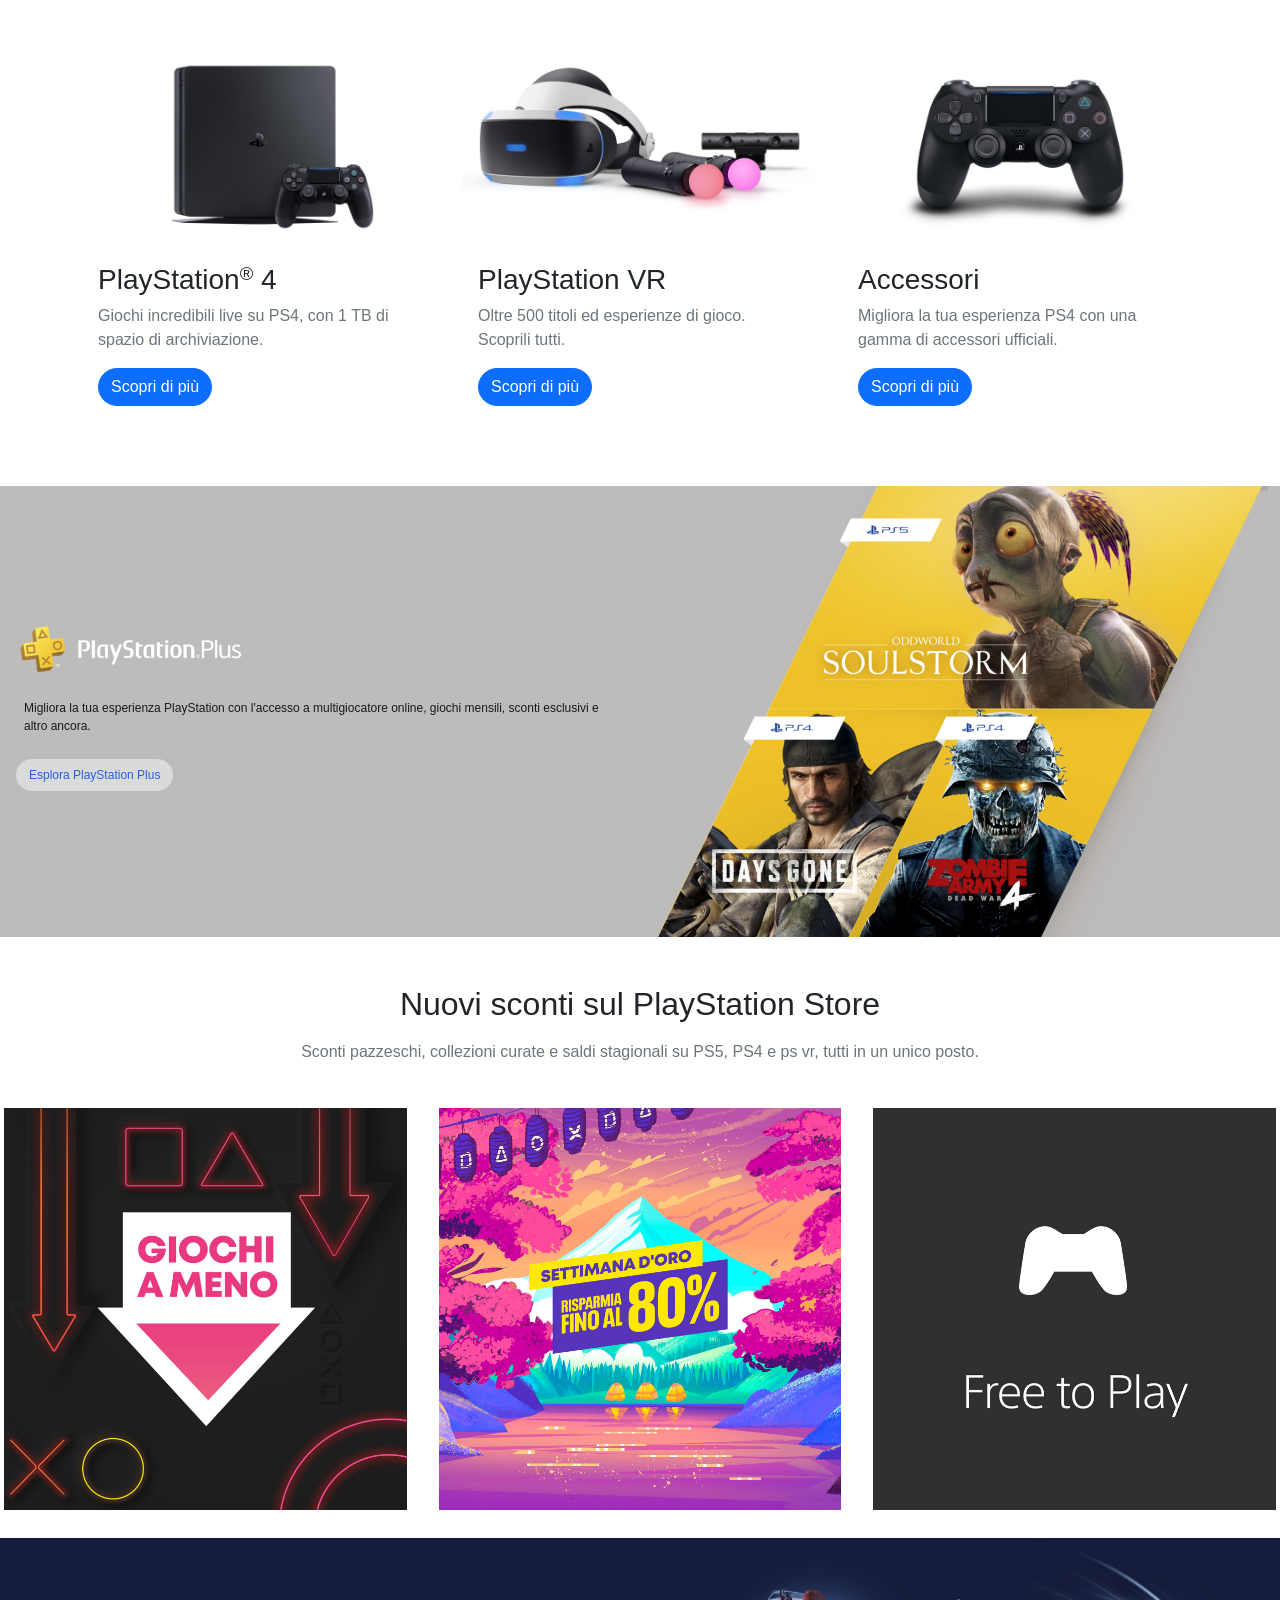
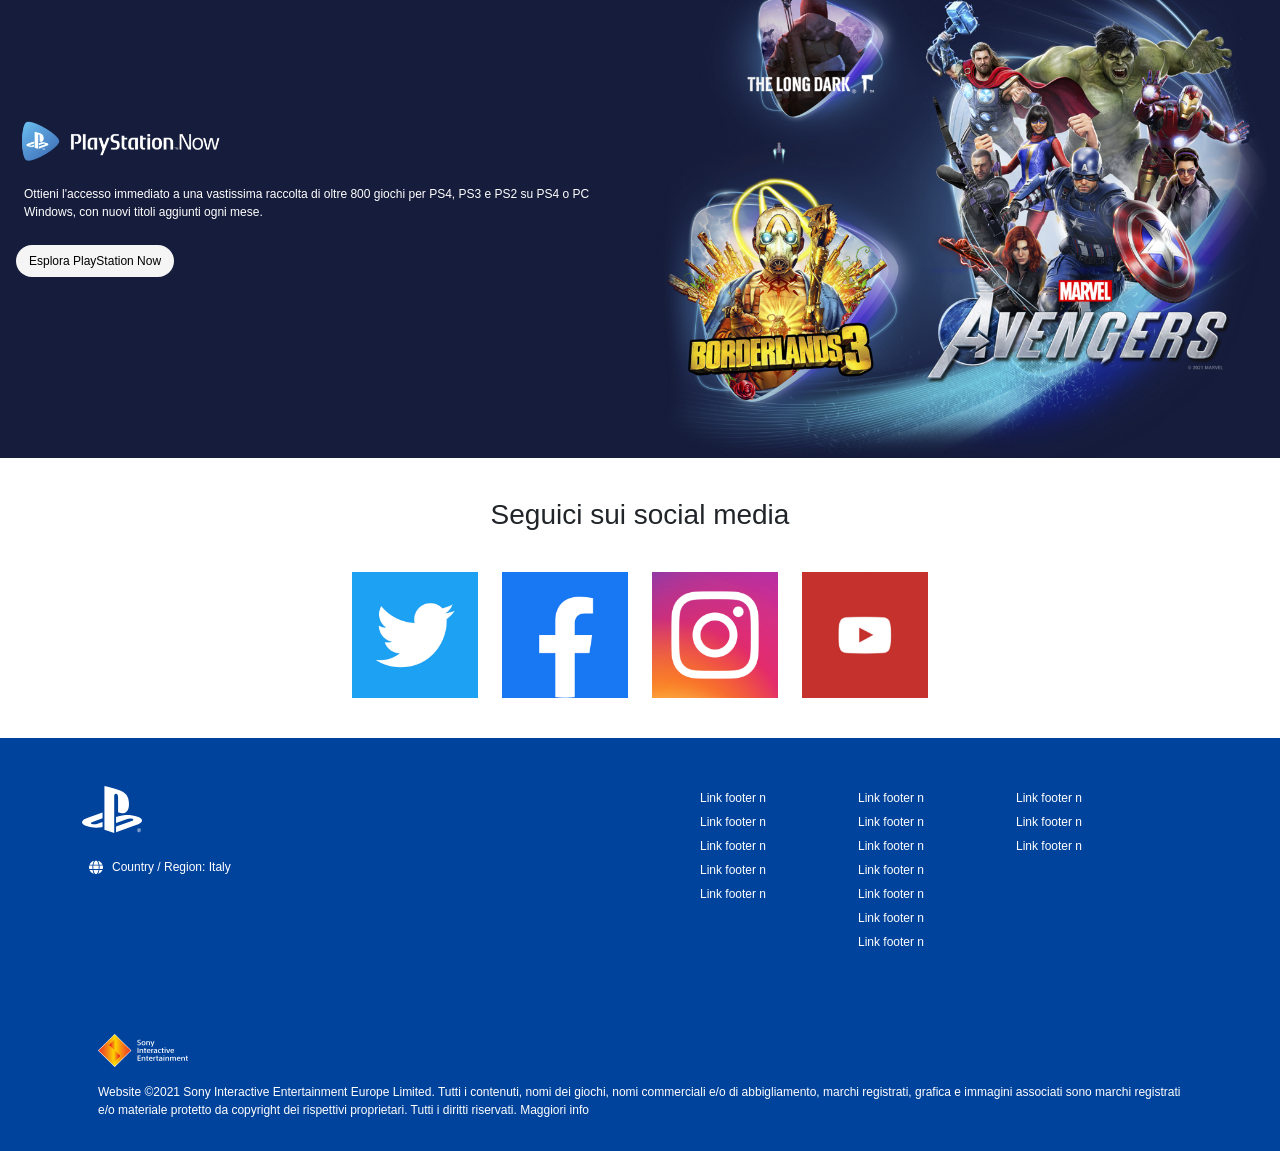
==== commit c6e92e0a: "fix container naming in discount hub section to add proper semantic - index.html" ====
--- a/index.html
+++ b/index.html
@@ -201,7 +201,7 @@
                 </p>
             </div>
             <!-- inserisco la card + img-->
-            <div class="container card-container">
+            <div class="container container-carousel">
                 <div class="row d-flex justify-content-center align-items-center">
                     <div class="col-12 col-md-6 border-0">
                         <div class="card-body">
@@ -216,9 +216,7 @@
                         <img src="img/playstation-5-thumb.png" class="img-fluid" alt="console playstation 5">
                     </div>
                 </div>
-            </div>
             <!--andiamo alle thumbnail del carousel-->
-            <div class="container thumbnail-container">
                 <div class="row row-cols-3 row-cols-md-5 pb-5">
                     <div class="col img-container-ps text-secondary">
                         <img src="img/playstation-5-thumb.png" alt="playstation 5 console" class="img-fluid opacity-75">
@@ -351,7 +349,7 @@
                 </p>
             </div>
             <!-- rubo la card di ps5 e ci indento l'img-->
-            <div class="container">
+            <div class="container container-carousel">
                 <div class="row row-cols-1 row-cols-md-3 d-flex justify-content-center align-items-center">
                     <div class="card col ps4-hardware border-0">
                         <img src="img/ps4-slim-homepage-image-block.jpg" class="card-img-top img-fluid"
@@ -423,7 +421,7 @@
                     Sconti pazzeschi, collezioni curate e saldi stagionali su PS5, PS4 e ps vr, tutti in un unico posto.
                 </p>
             </div>
-            <div class="discount-hub-menu container">
+            <div class="discount-hub-menu container-menu">
                 <div class="row row-cols-1 row-cols-md-3">
                     <div class="col ps-store-section pb-4">
                         <img src="img/playstation-store-games-under-20-spotlight.jpg"
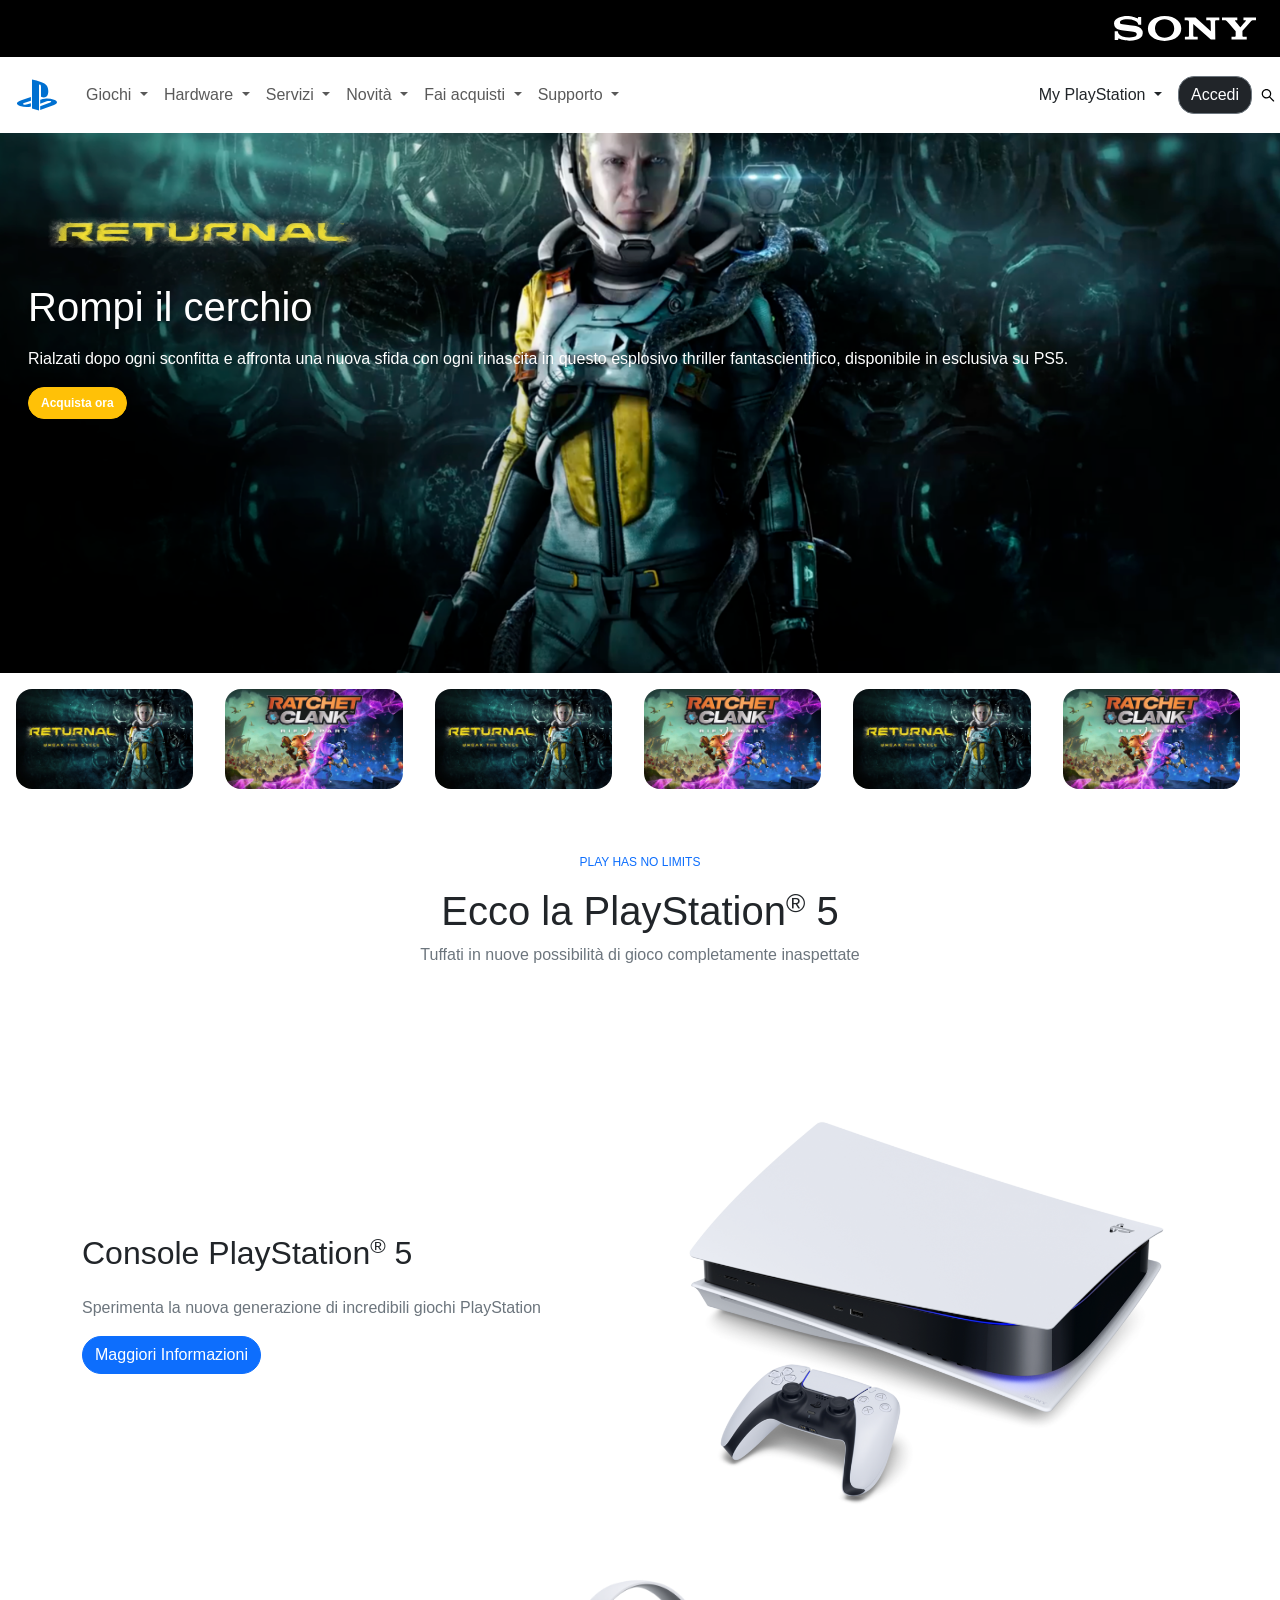
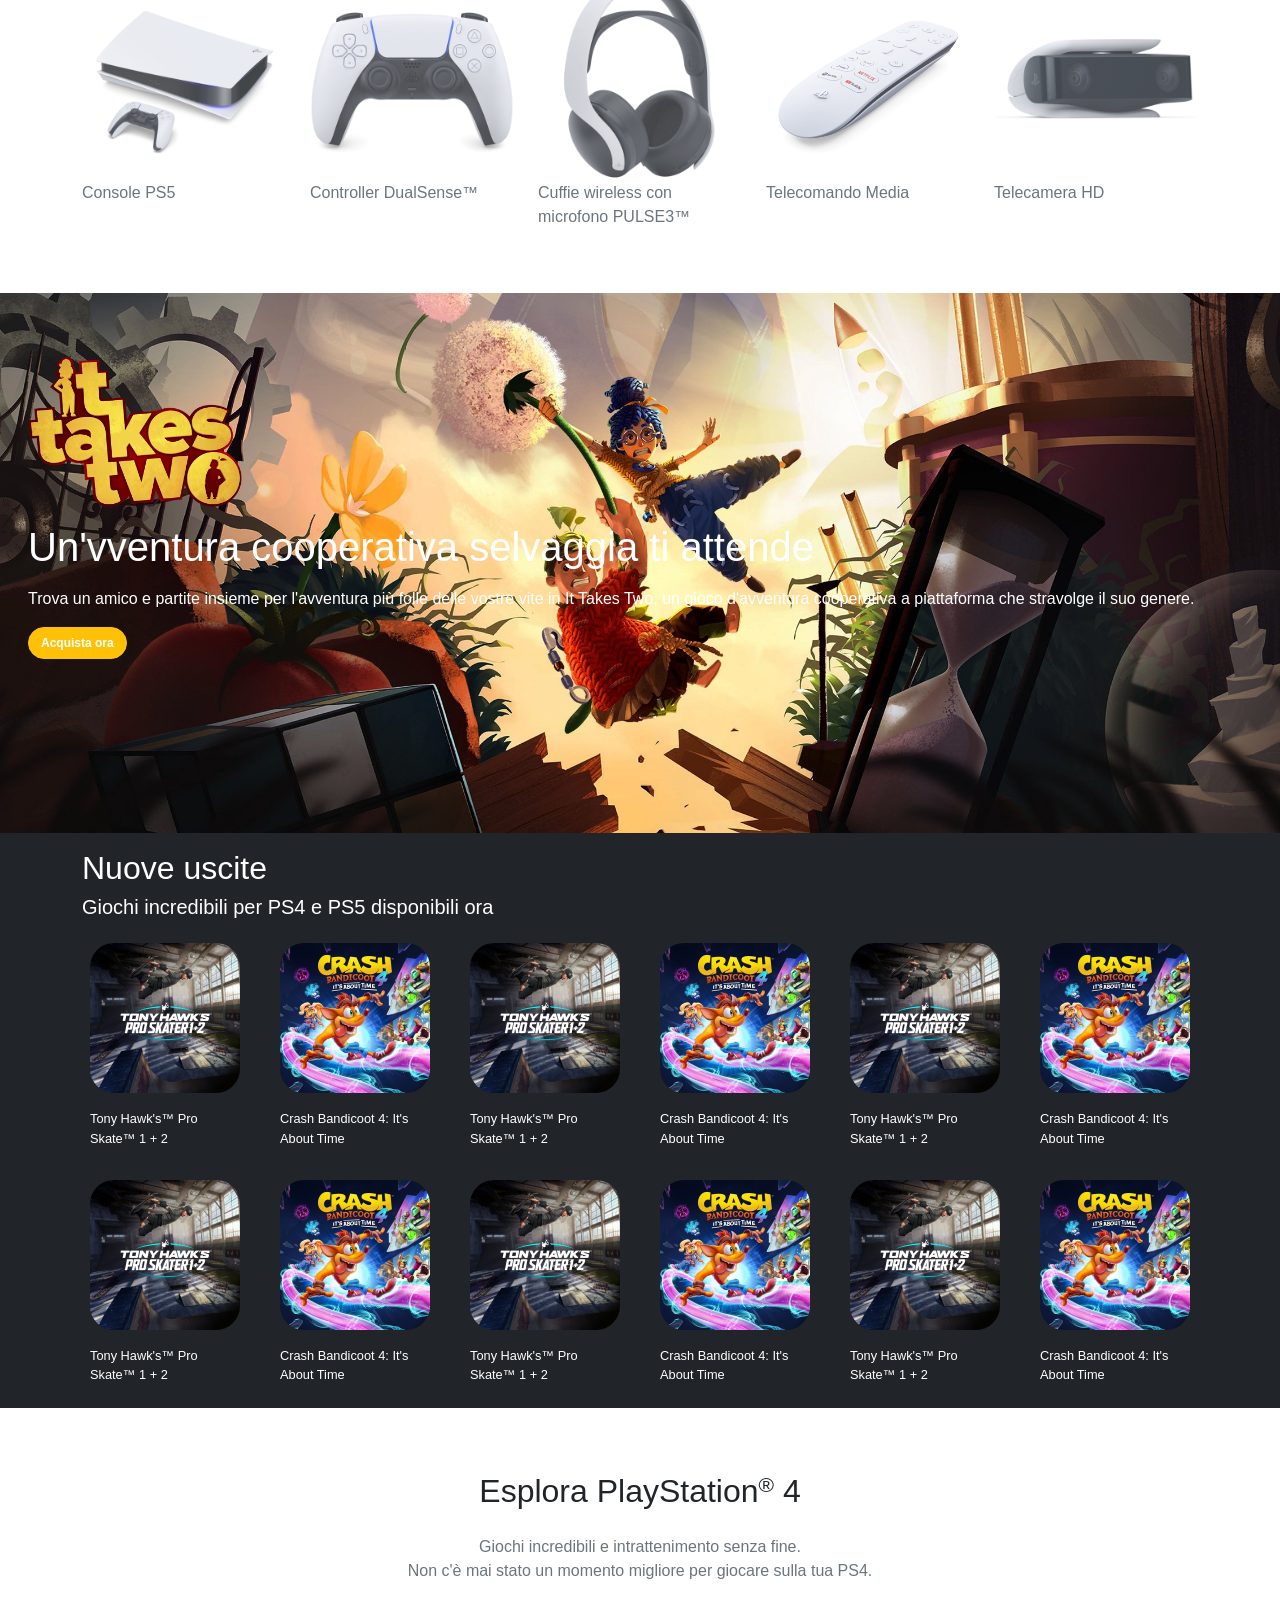
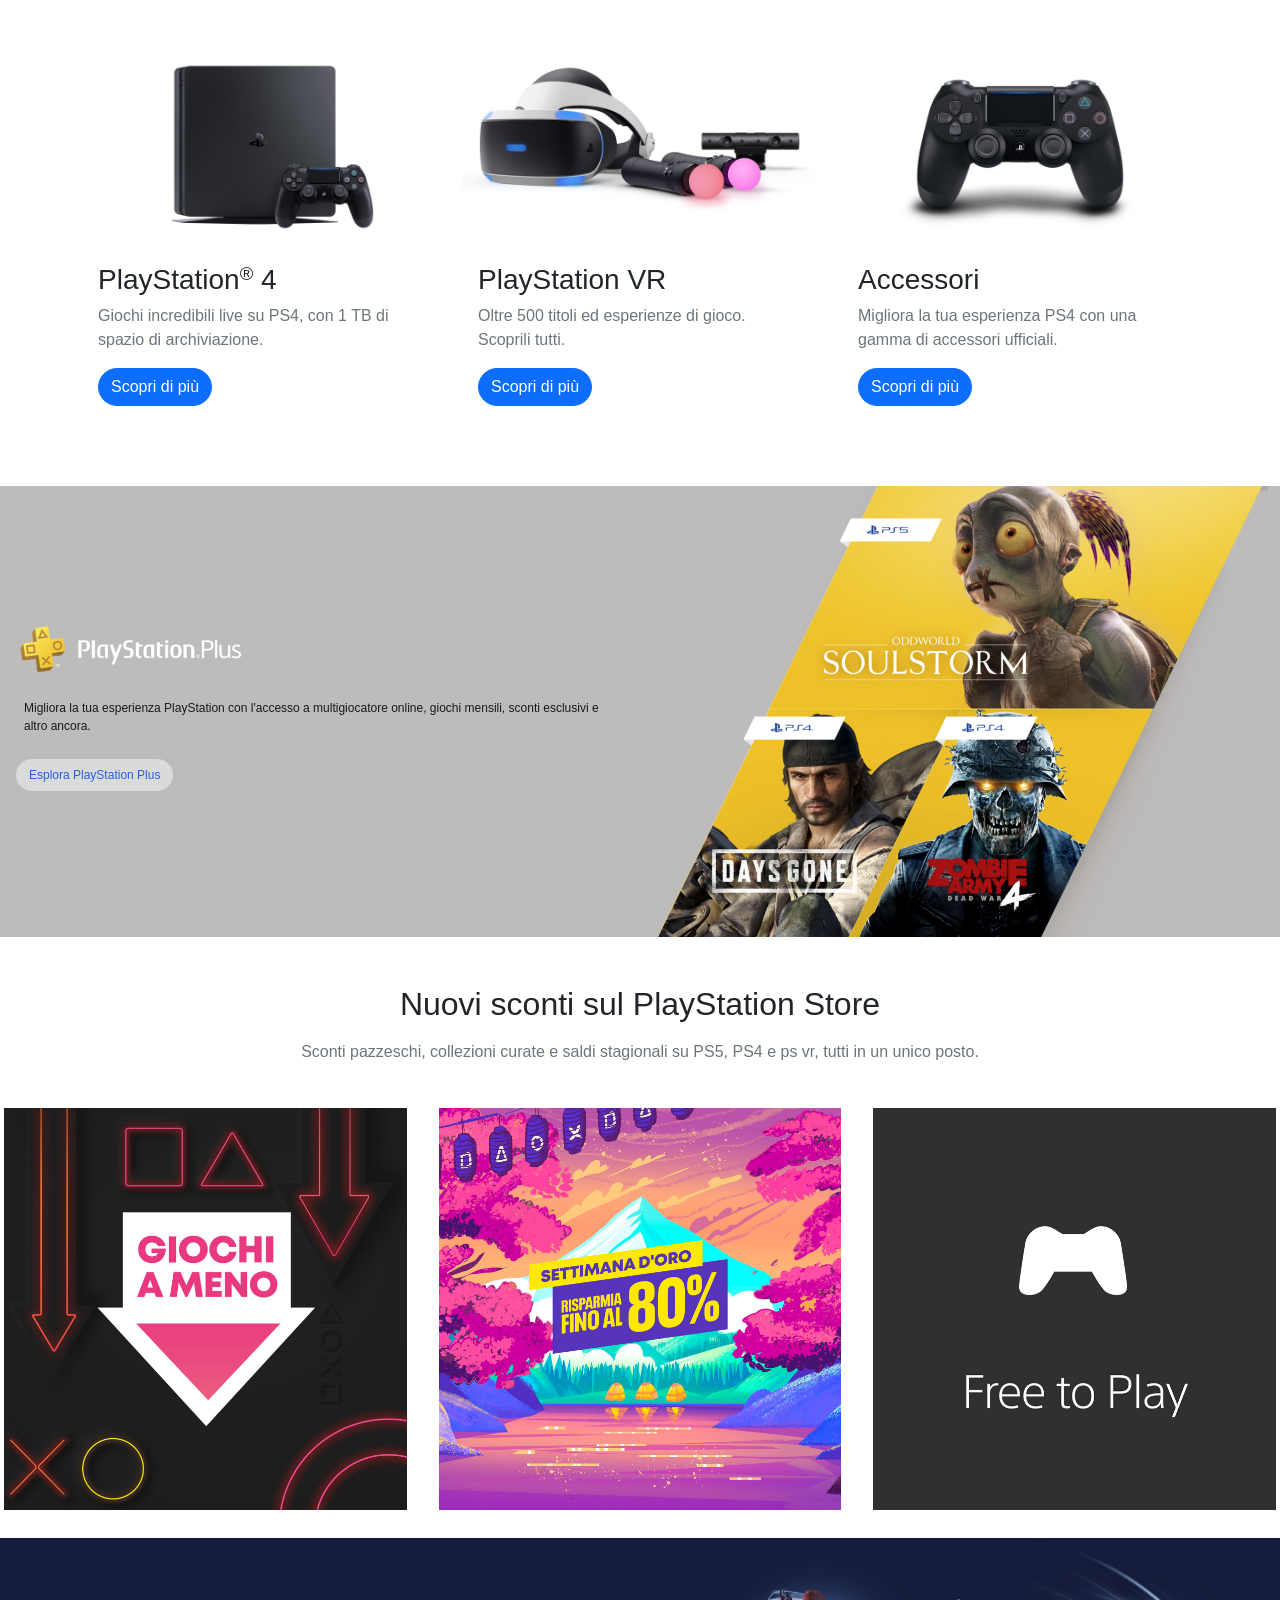
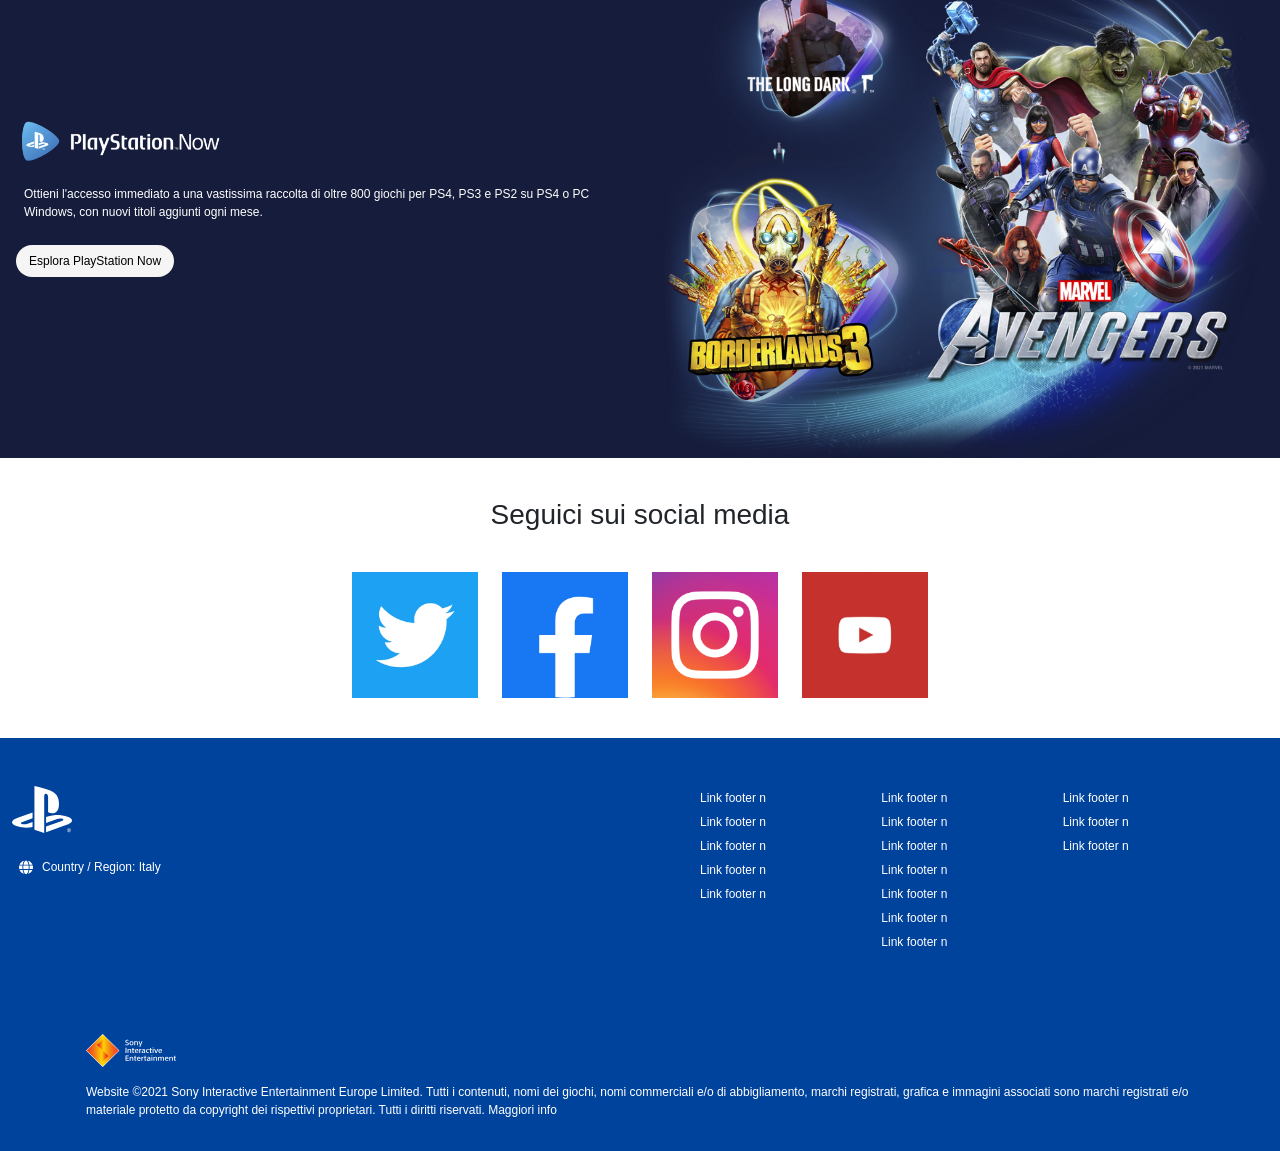
==== commit 5944625f: "fix nesting in footer: remove container from second level of row>col (nested into a col) - index.htm" ====
--- a/index.html
+++ b/index.html
@@ -386,7 +386,7 @@
         </section>
         <!--Aggiungo sezione per banner PS Plus-->
         <section class="service-banner ps-plus" id="playstation-plus">
-            <div class="container-fluid">
+            <div class="container-fluid container-service-banner">
                 <div class="row">
                     <div class="col-12 col-md-6 service-banner-block">
                         <div class="d-flex justify-content-start align-items-center h-100 px-1">
@@ -443,7 +443,7 @@
         <!--Aggiungo banner playstation now-->
         <section class="service-banner ps-now" id="playstation-now">
             <!--riciclo creativo struttura service-banner-->
-            <div class="container-fluid">
+            <div class="container-fluid container-service-banner">
                 <div class="row">
                     <div class="col-12 col-md-6 service-banner-block">
                         <div class="d-flex justify-content-start align-items-center h-100 px-1">
@@ -491,7 +491,6 @@
             </div>
 
         </section>
-
     </main>
     <!--Footer, footer delle mie brame...-->
     <footer class="footer">
@@ -502,7 +501,7 @@
                 <div class="col-12">
                     <!--qui dentro ci andremo a indentare nel seguente ordine:
                     COLONNA 1: 1-logo, 2-country/region | COLONNA2: -nav-->
-                    <div class="container">
+                    
                         <div class="row">
                             <div class="col-12 col-lg-6 pt-5">
                                 <div class="logo-wrapper">
@@ -526,7 +525,6 @@
                                             <a href="#" class="link-footer">Link footer n</a>
                                             <a href="#" class="link-footer">Link footer n</a>
                                             <a href="#" class="link-footer">Link footer n</a>
-
                                         </div>
                                         <div class="col-12 col-md-4 d-flex flex-column">
                                             <a href="#" class="link-footer">Link footer n</a>
@@ -546,15 +544,14 @@
                                 </div>
                             </nav>
                         </div>
-                    </div>
+                    
                 </div>
                 <div class="col-12">
                     <!--qui dentro invece ci mettiamo solo una col, con dentro a sua volta 2 COLONNE, cosi costruite: COLONNA1: logo sony
                     COLONNA2: txt copywright-->
-                    <div class="container">
+                    
                         <div class="row">
                             <div class="col-12">
-
                                 <div class="container p-3">
                                     <div class=" ">
                                         <div class="col-12">
@@ -576,8 +573,6 @@
                                 </div>
                             </div>
                         </div>
-                    </div>
-
                 </div>
             </div>
         </div>
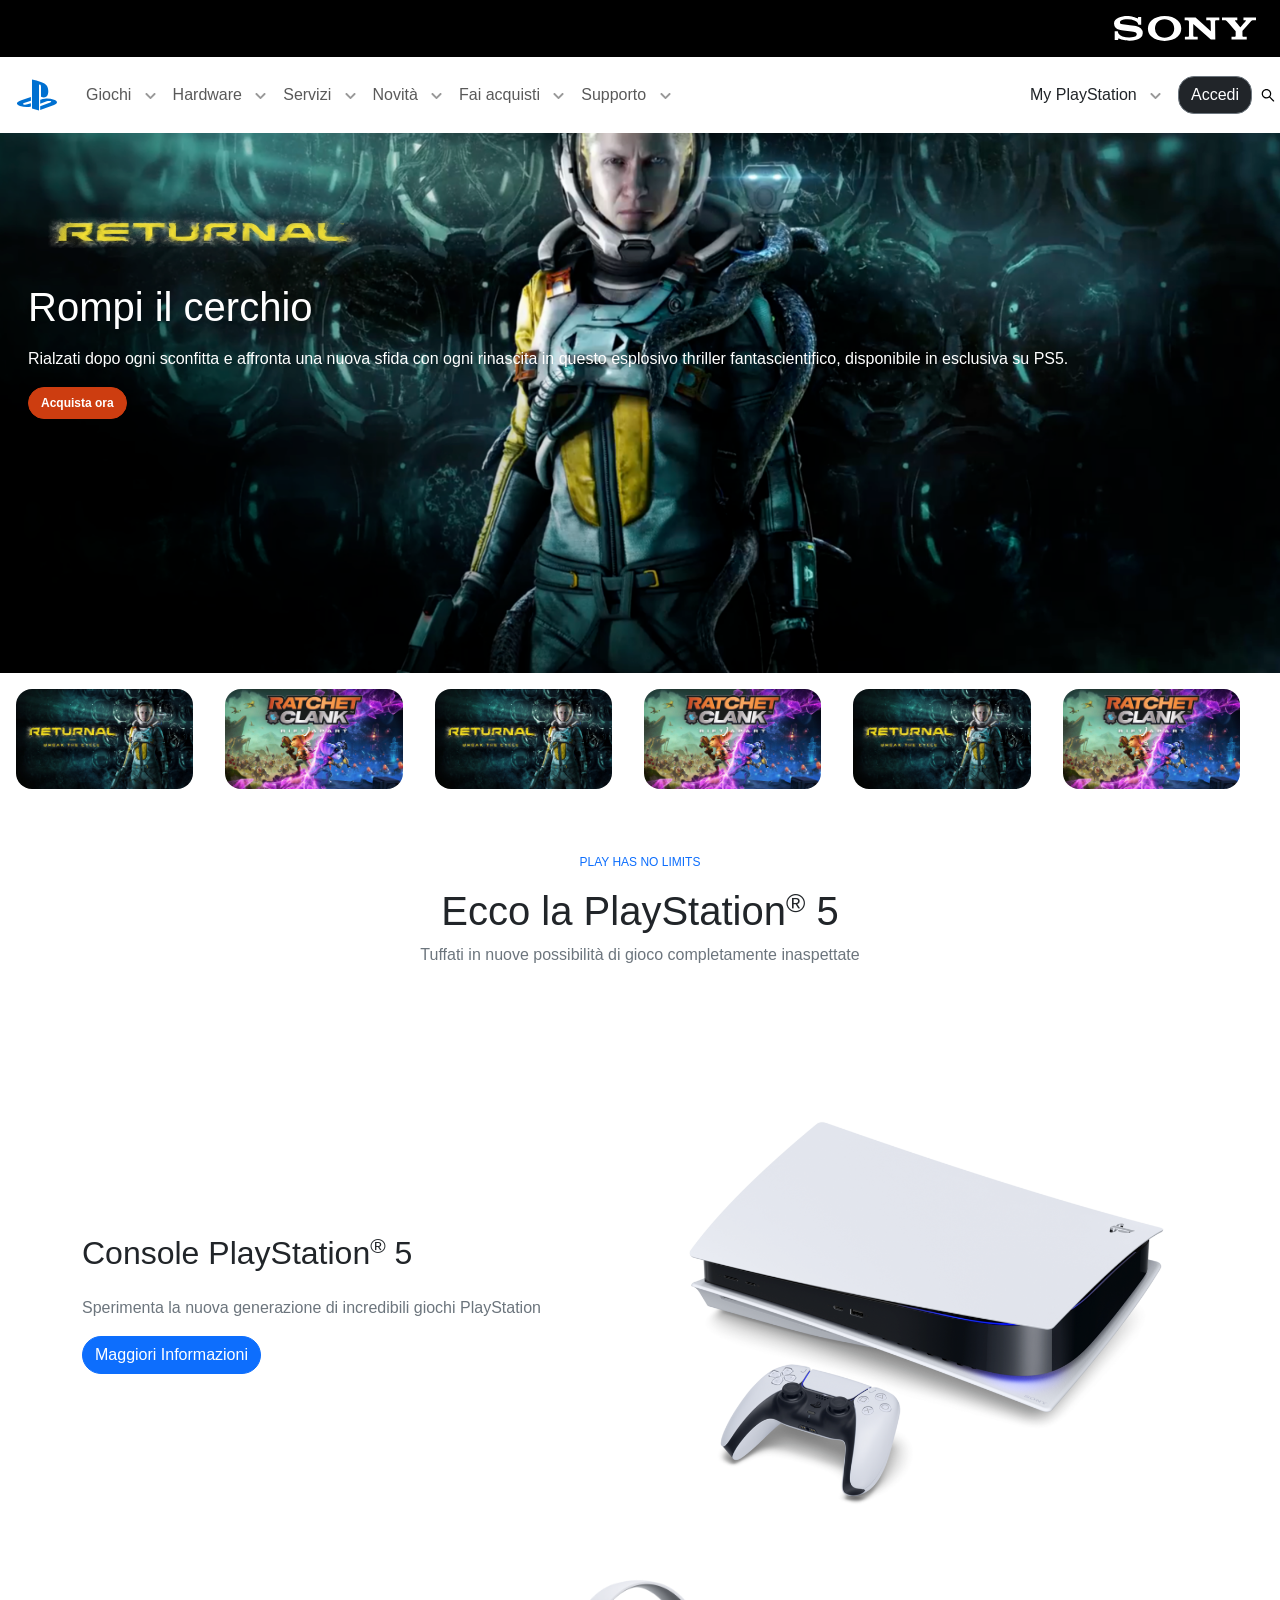
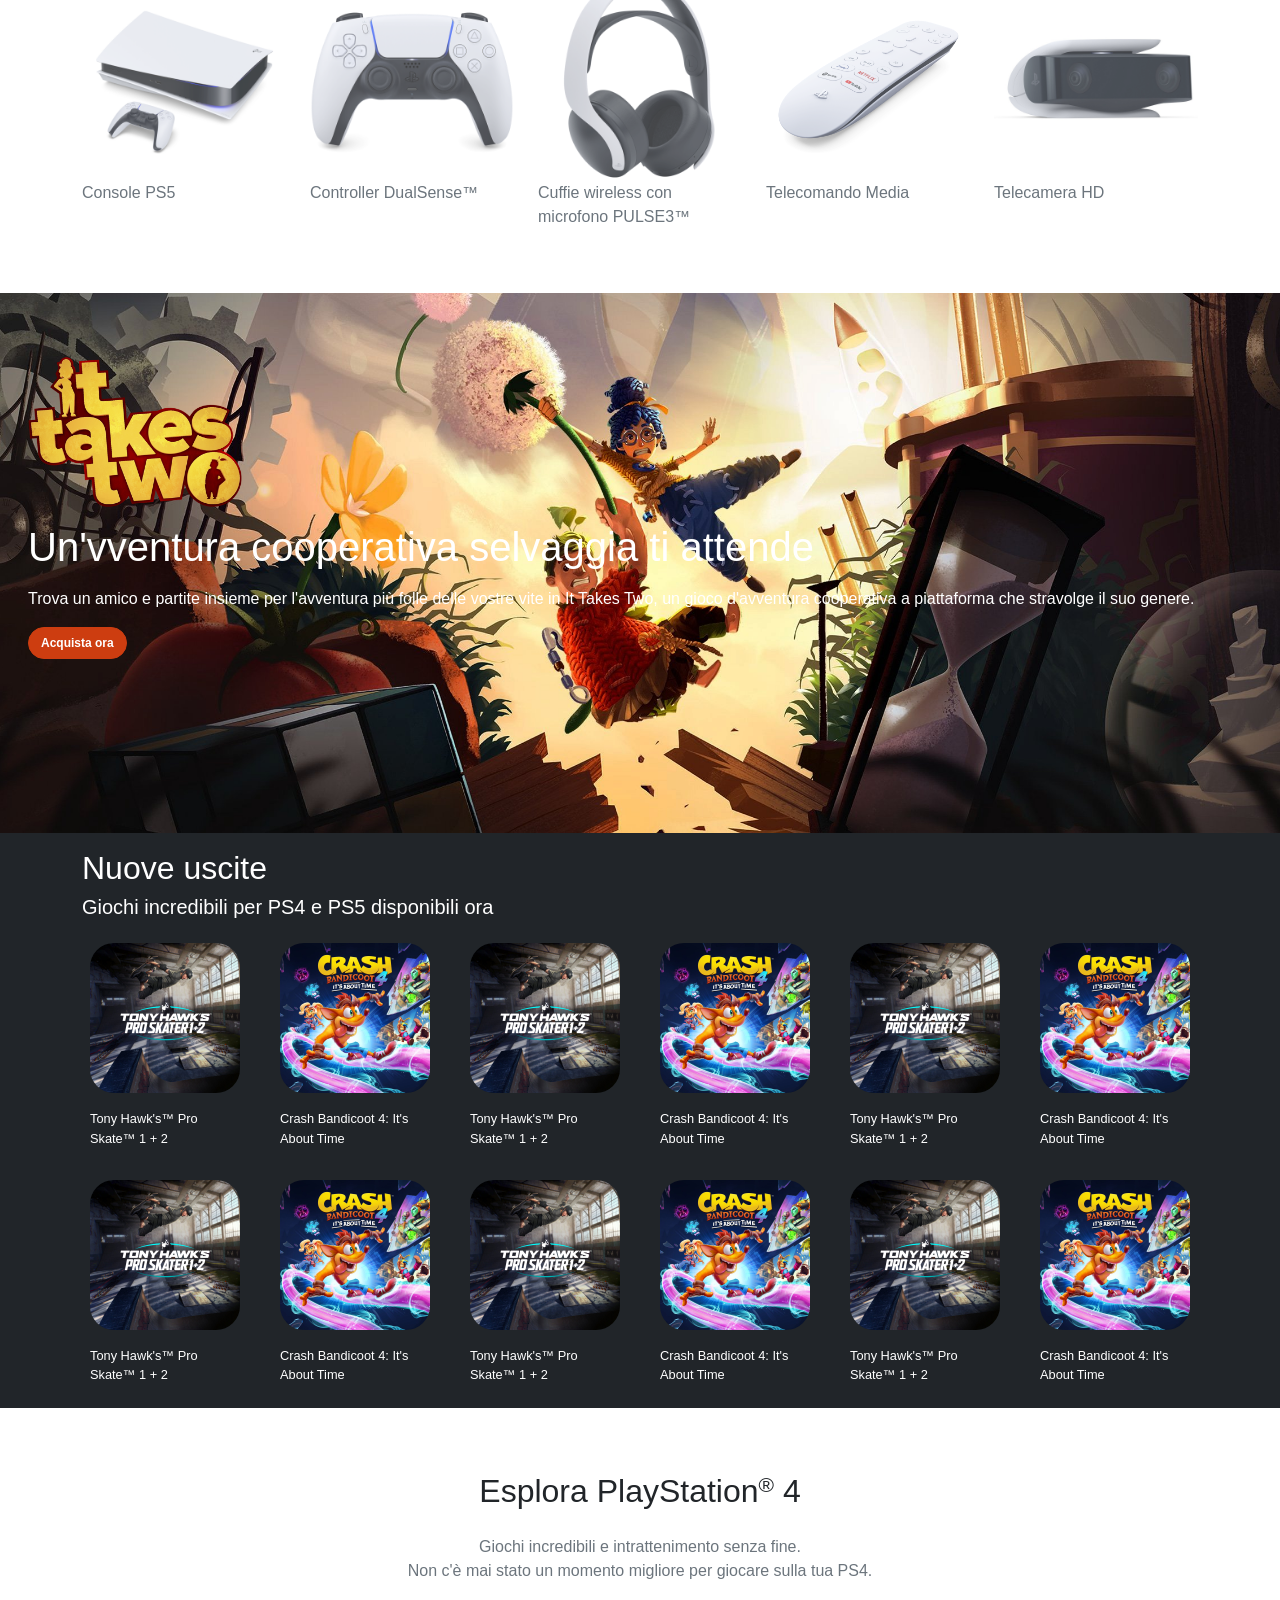
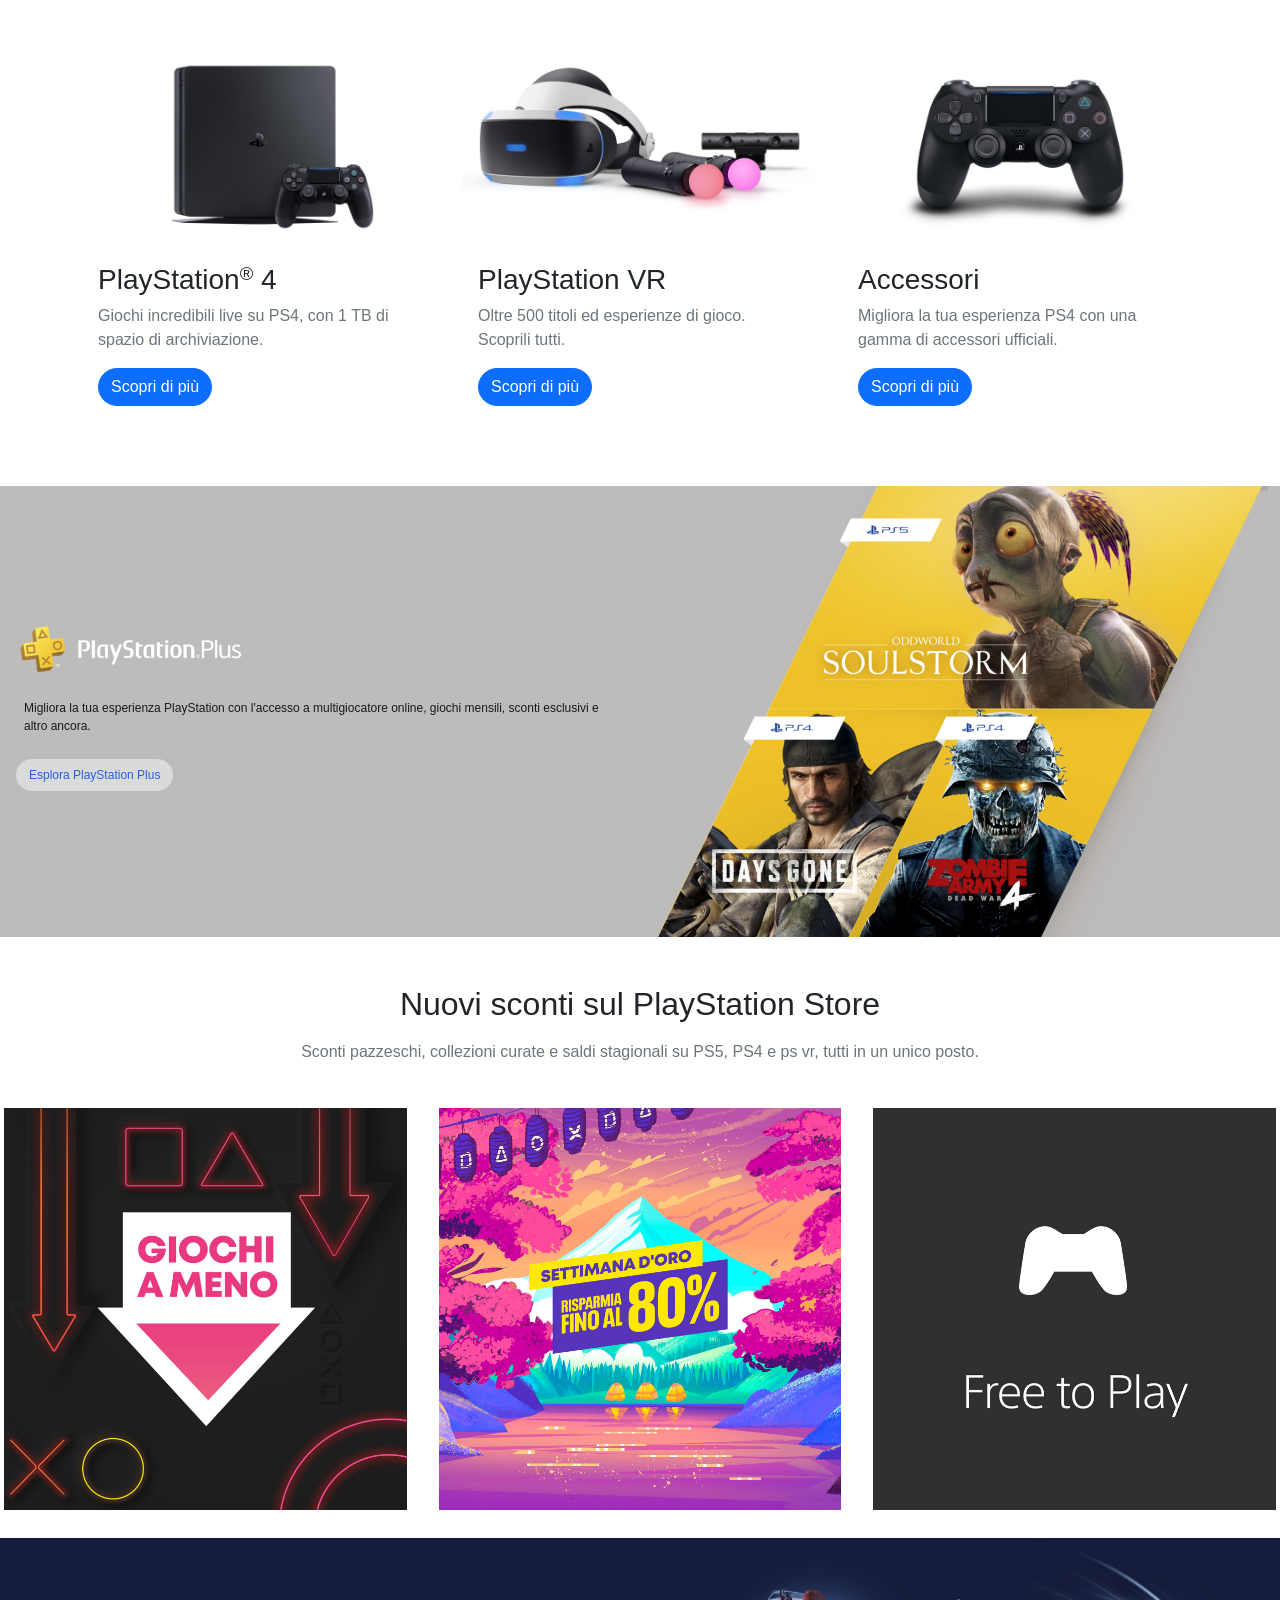
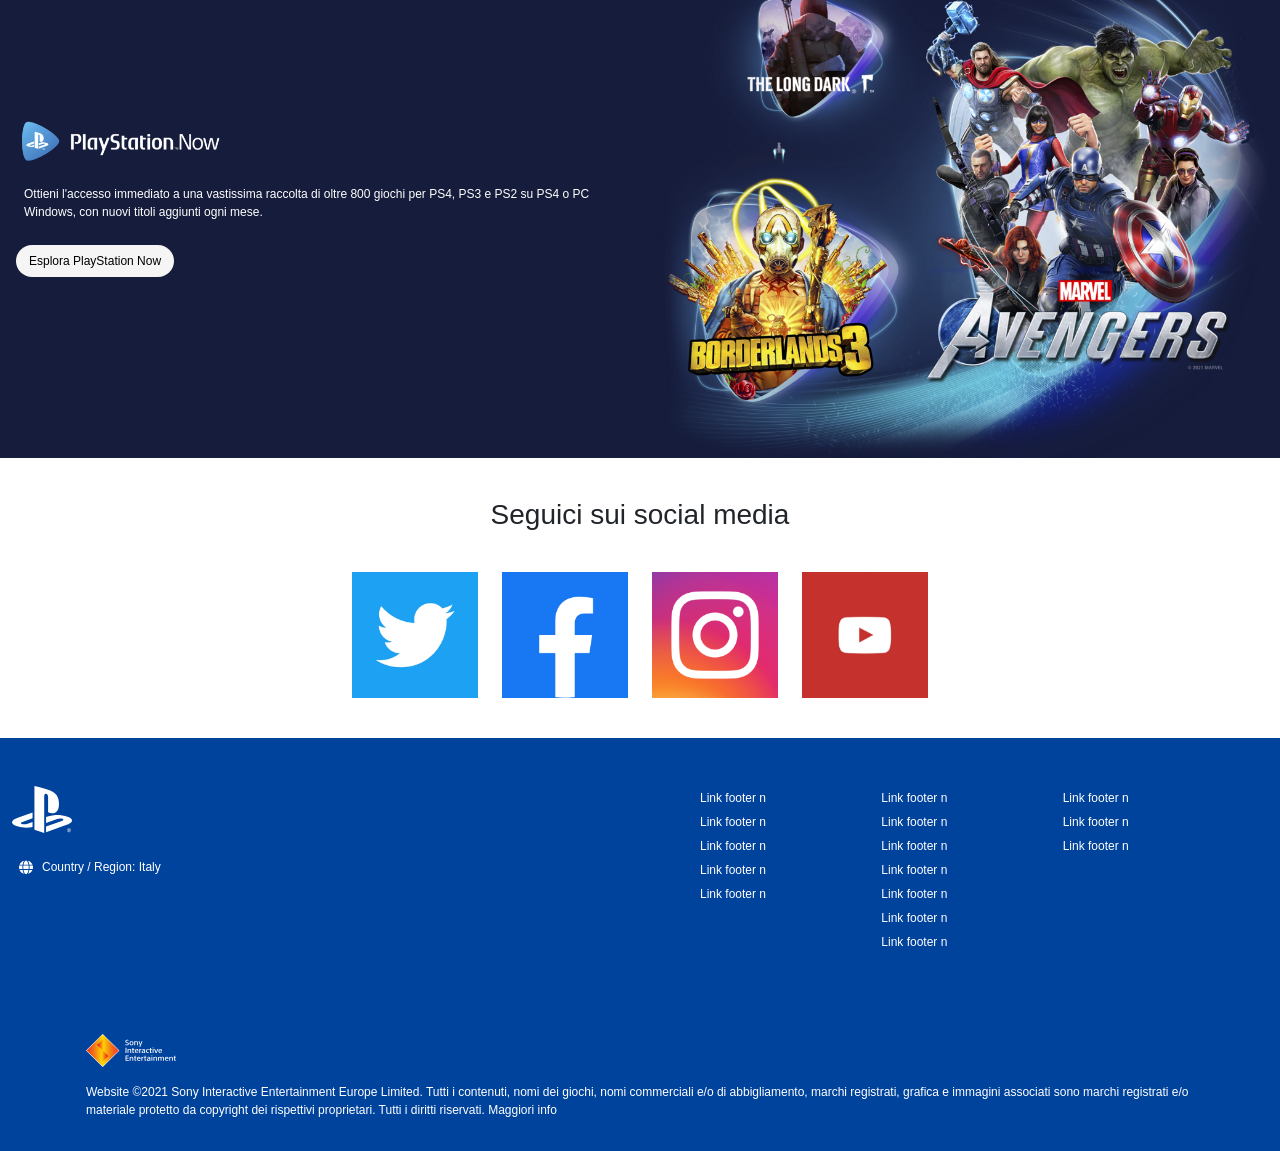
==== commit ddefd67b: "fix button in games-carousel with custom utility class; remove btn-warning variables from style.css" ====
--- a/index.html
+++ b/index.html
@@ -163,7 +163,7 @@
                                 <p class="card-text">Rialzati dopo ogni sconfitta e affronta una nuova sfida con ogni
                                     rinascita in questo esplosivo thriller fantascientifico, disponibile in esclusiva su
                                     PS5.</p>
-                                <a class="btn btn-warning hero-game-card-btn text-white rounded-5" href="#!"
+                                <a class="btn btn-hero hero-game-card-btn text-white rounded-5" href="#!"
                                     role="button">Acquista
                                     ora</a>
                             </div>
@@ -257,7 +257,7 @@
                                 <p class="card-text">Trova un amico e partite insieme per l'avventura più folle delle
                                     vostre vite in It Takes Two, un gioco d'avventura cooperativa a piattaforma che
                                     stravolge il suo genere.</p>
-                                <a class="btn btn-warning hero-game-card-btn text-white rounded-5" href="#!"
+                                <a class="btn btn-hero hero-game-card-btn text-white rounded-5" href="#!"
                                     role="button">Acquista
                                     ora</a>
                             </div>
--- a/styles/style.css
+++ b/styles/style.css
@@ -7,27 +7,45 @@
     --bs-primary: #2A5FD9;
     --bs-warning: #CD3D10;
     --bs-body-font-family: Arial, Helvetica;
-
-
     --bs-btn-color: #000;
-    --bs-btn-bg: #CD3D10;
-    --bs-btn-border-color: #CD3D10;
-    --bs-btn-hover-color: #000;
-    --bs-btn-hover-bg: #CD3D10;
-    --bs-btn-hover-border-color: #CD3D10;
-    --bs-btn-active-color: #000;
-    --bs-btn-active-bg: #CD3D10;
-    --bs-btn-active-border-color: #CD3D10;
-    --bs-btn-active-shadow: inset 0 3px 5px rgba(0, 0, 0, 0.125);
-    --bs-btn-disabled-color: #000;
-    --bs-btn-disabled-bg: #CD3D10;
-    --bs-btn-disabled-border-color: #CD3D10;
 }
 
 /* ======== UTILITIES ====== */
 
 
 /* Buttons*/
+
+/* Sovrascrittura del bottone Warning di Bootstrap */
+.btn-hero {
+    color: #fff;
+    background-color: #CD3D10;
+    border-color: #CD3D10;
+}
+
+/* Stato Hover */
+.btn-warning:hover {
+    color: var(--bs-btn-hover-color);
+    background-color: var(--bs-btn-hover-bg);
+    border-color: var(--bs-btn-hover-border-color);
+}
+
+/* Stato Active */
+.btn-warning:active, 
+.btn-warning:focus {
+    color: var(--bs-btn-active-color);
+    background-color: var(--bs-btn-active-bg);
+    border-color: var(--bs-btn-active-border-color);
+    box-shadow: var(--bs-btn-active-shadow);
+}
+
+/* Stato Disabled */
+.btn-warning:disabled {
+    color: var(--bs-btn-disabled-color);
+    background-color: var(--bs-btn-disabled-bg);
+    border-color: var(--bs-btn-disabled-border-color);
+}
+
+/* ========================================= */
 
 
 .search-btn {
@@ -96,6 +114,67 @@
     height:50px;
 }
 
+
+/* Cambiare chevron */
+
+.navbar .dropdown-toggle::after {
+    /* 1. Reset: rimuoviamo la freccia triangolare di Bootstrap */
+    display: inline-block;
+    content: "";
+    border: none;      /* <--- IMPORTANTE: questo toglie la vecchia freccia */
+    vertical-align: middle;
+    width: 0.8em;
+    height: 0.8em;
+    margin-left: 0.5rem;
+
+    /* 2. inserisco nuova icona SVG */
+    background-image: url('../img/chevron-down-solid.svg');
+    background-repeat: no-repeat;
+    background-position: center;
+    background-size: contain;
+
+    /* 3. Animazione */
+    transition: transform 0.2s ease-in-out;
+}
+
+/* Rotazione quando il menu è aperto */
+/* Nota: Bootstrap 5.3 a volte mette .show sul link stesso, controlliamo entrambi */
+.dropdown.show .dropdown-toggle::after,
+.dropdown-toggle.show::after {
+    transform: rotate(180deg);
+}
+
+/*=== Cambiare chevron in stato hover ===*/
+
+.navbar .dropdown-toggle:hover::after {
+    /* 1. Reset: rimuoviamo la freccia triangolare di Bootstrap */
+    display: inline-block;
+    content: "";
+    border: none;      /* <--- IMPORTANTE: questo toglie la vecchia freccia */
+    vertical-align: middle;
+    width: 0.8em;
+    height: 0.8em;
+    margin-left: 0.5rem;
+
+    /* 2. inserisco nuova icona SVG */
+    background-image: url('../img/chevron-down-solid-hover.svg');
+    background-repeat: no-repeat;
+    background-position: center;
+    background-size: contain;
+
+    /* 3. Animazione */
+    transition: transform 0.2s ease-in-out;
+}
+
+/* Rotazione quando il menu è aperto */
+/* Nota: Bootstrap 5.3 a volte mette .show sul link stesso, controlliamo entrambi */
+.dropdown.show .dropdown-toggle:hover::after,
+.dropdown-toggle.showhover::after {
+    transform: rotate(180deg);
+}
+
+/*========================================*/
+
 /*Le img di sfondo per i banner*/
 
 .returnal-card {
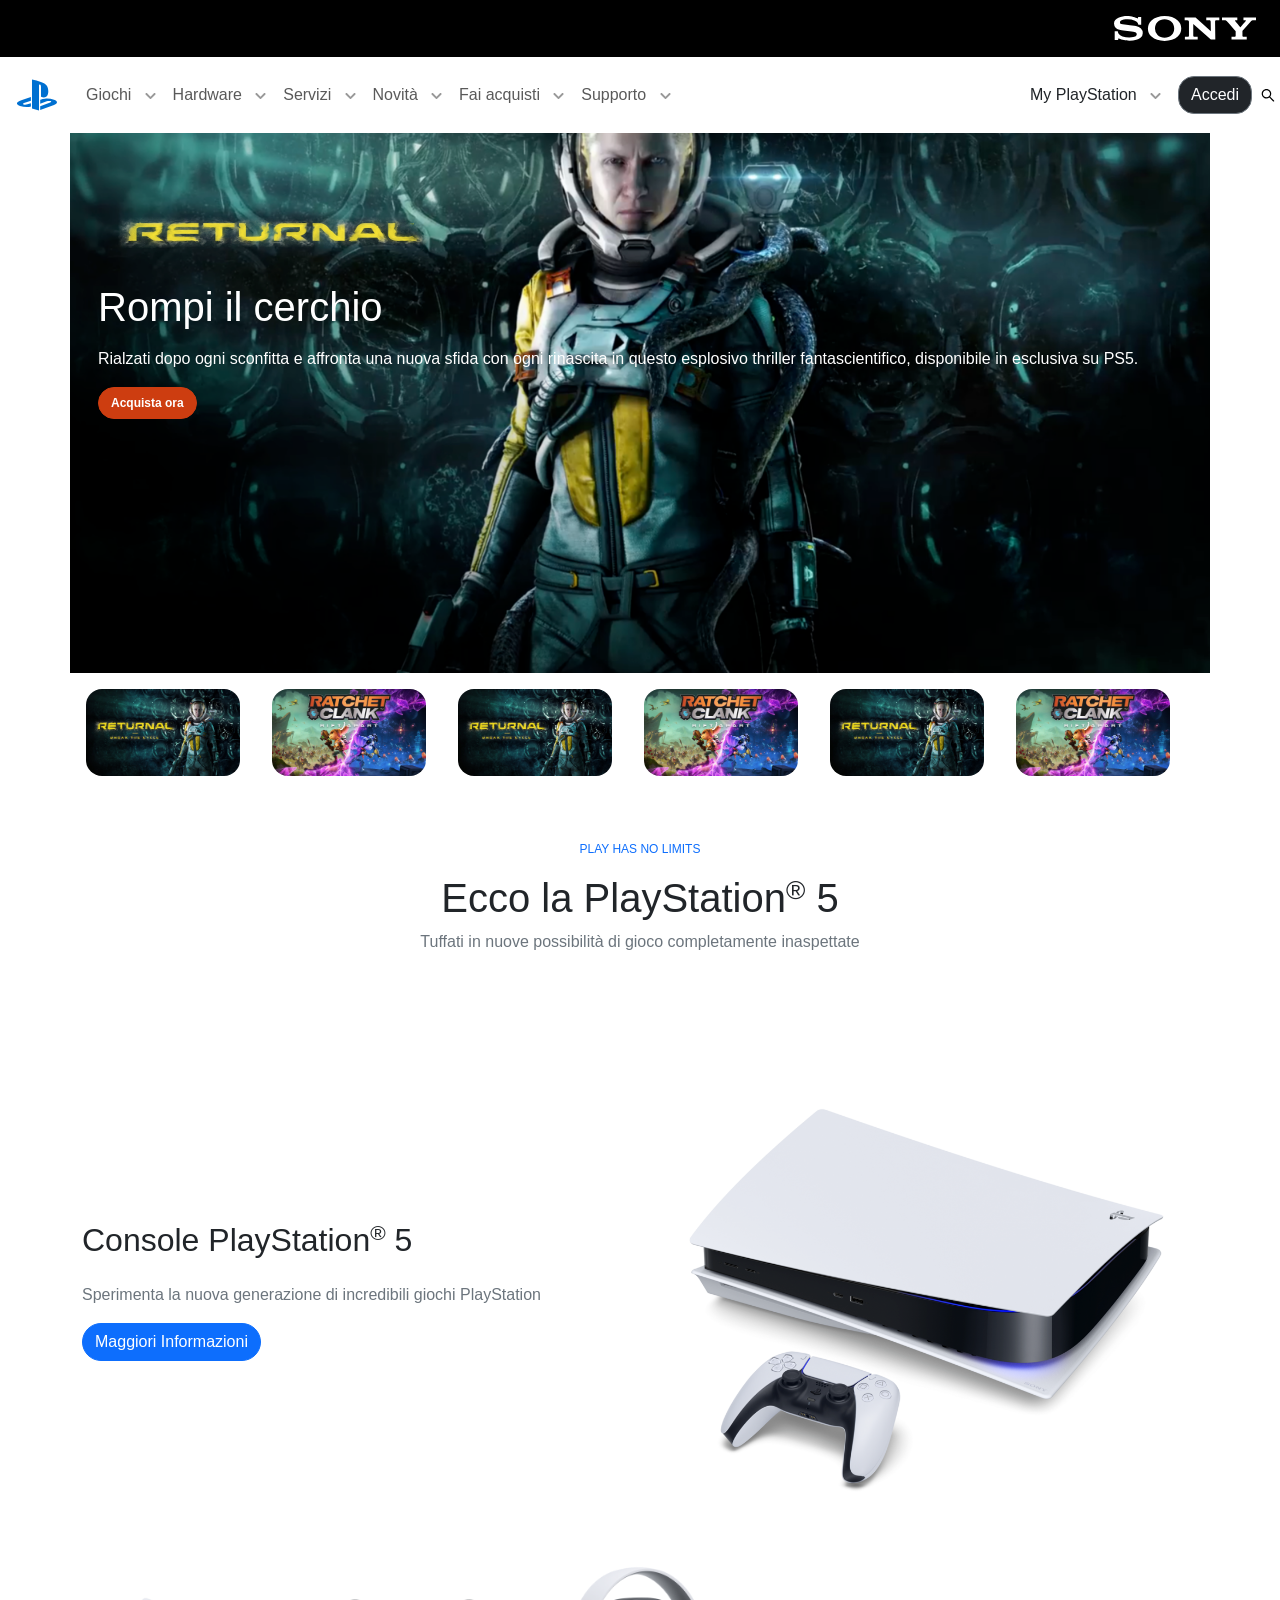
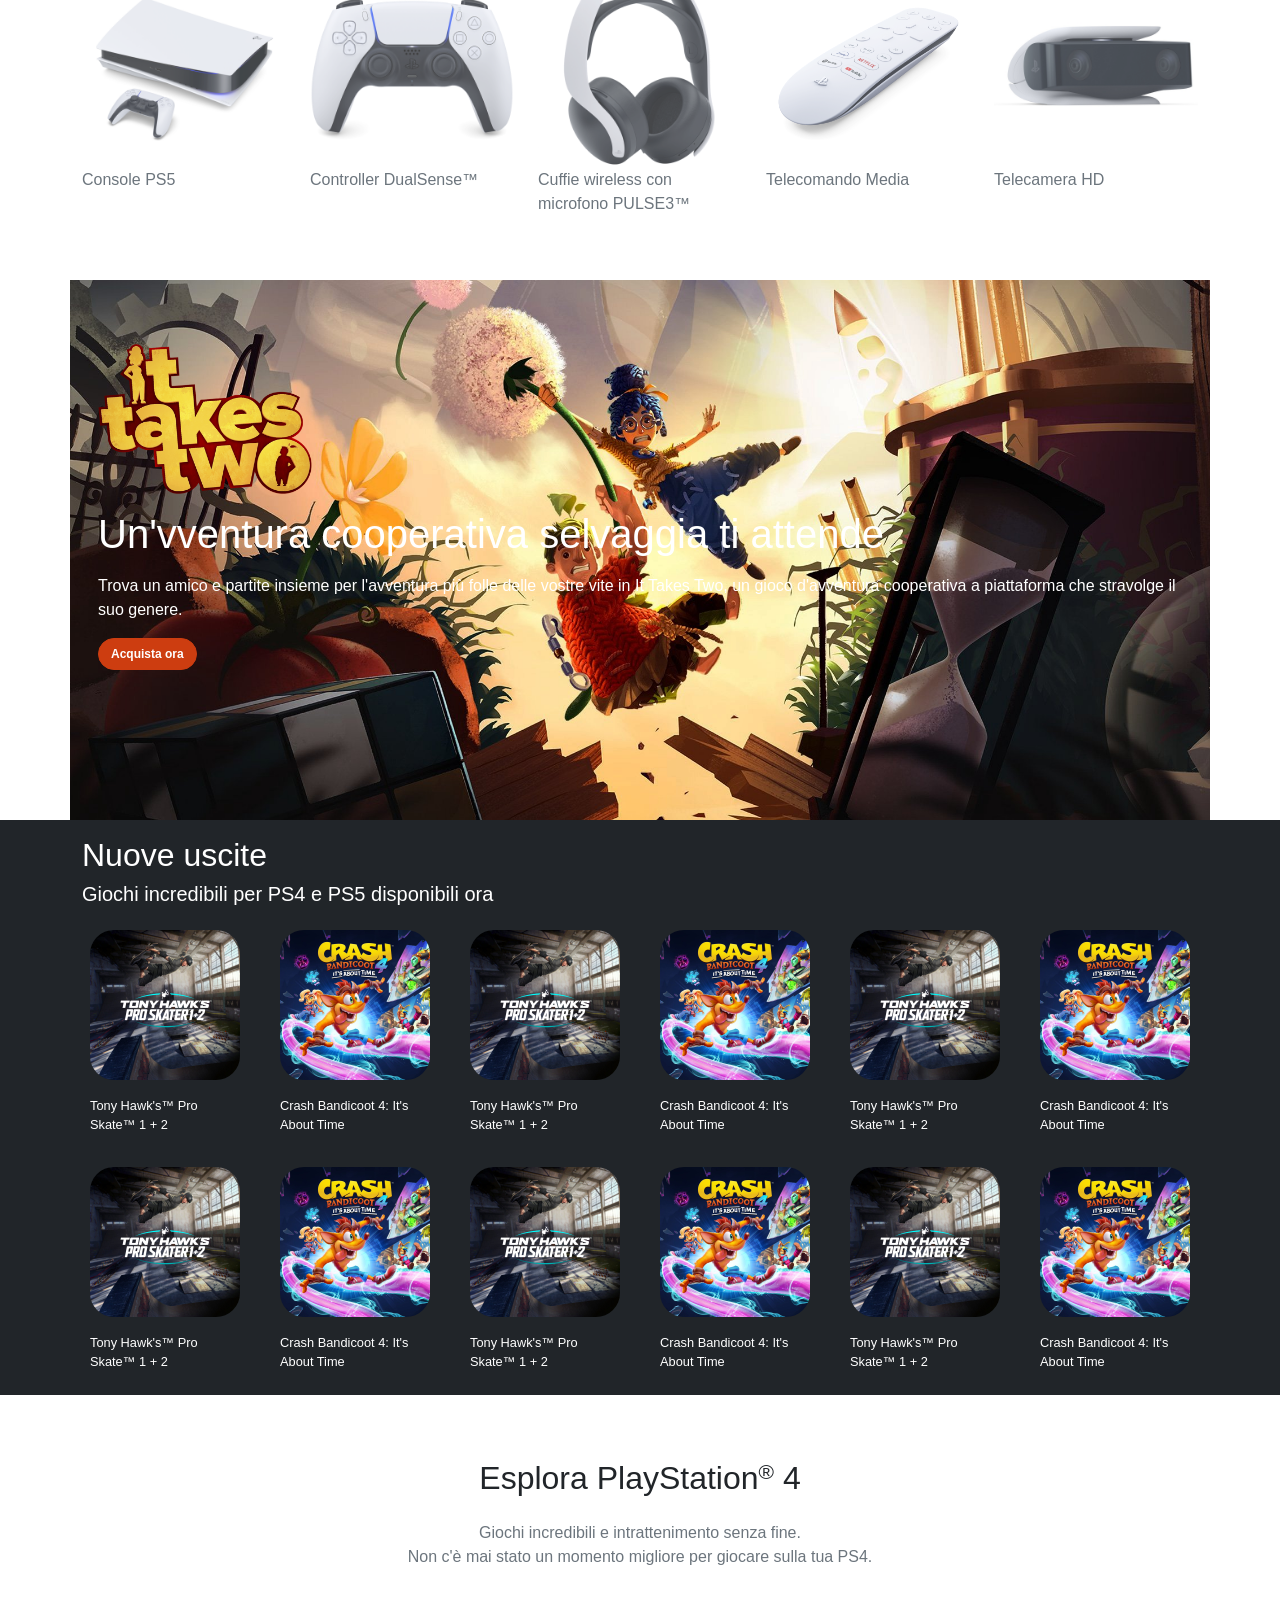
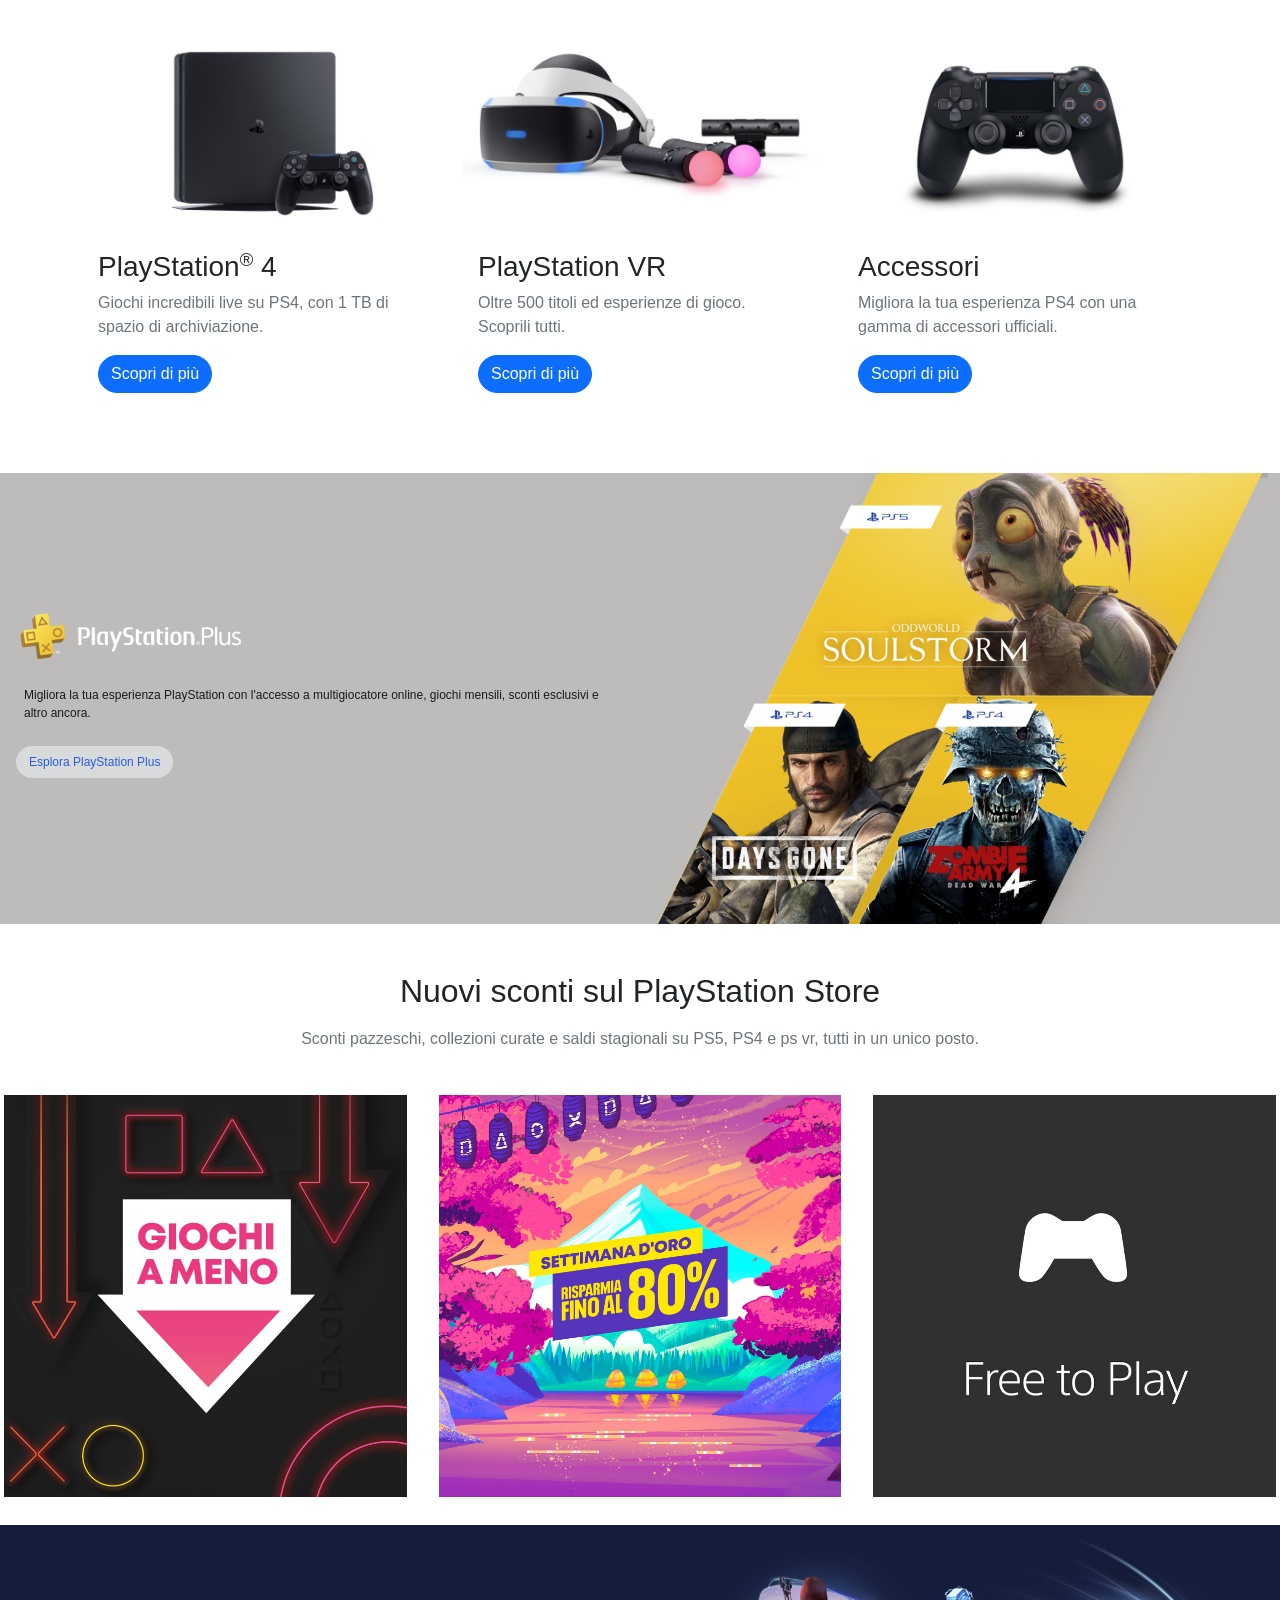
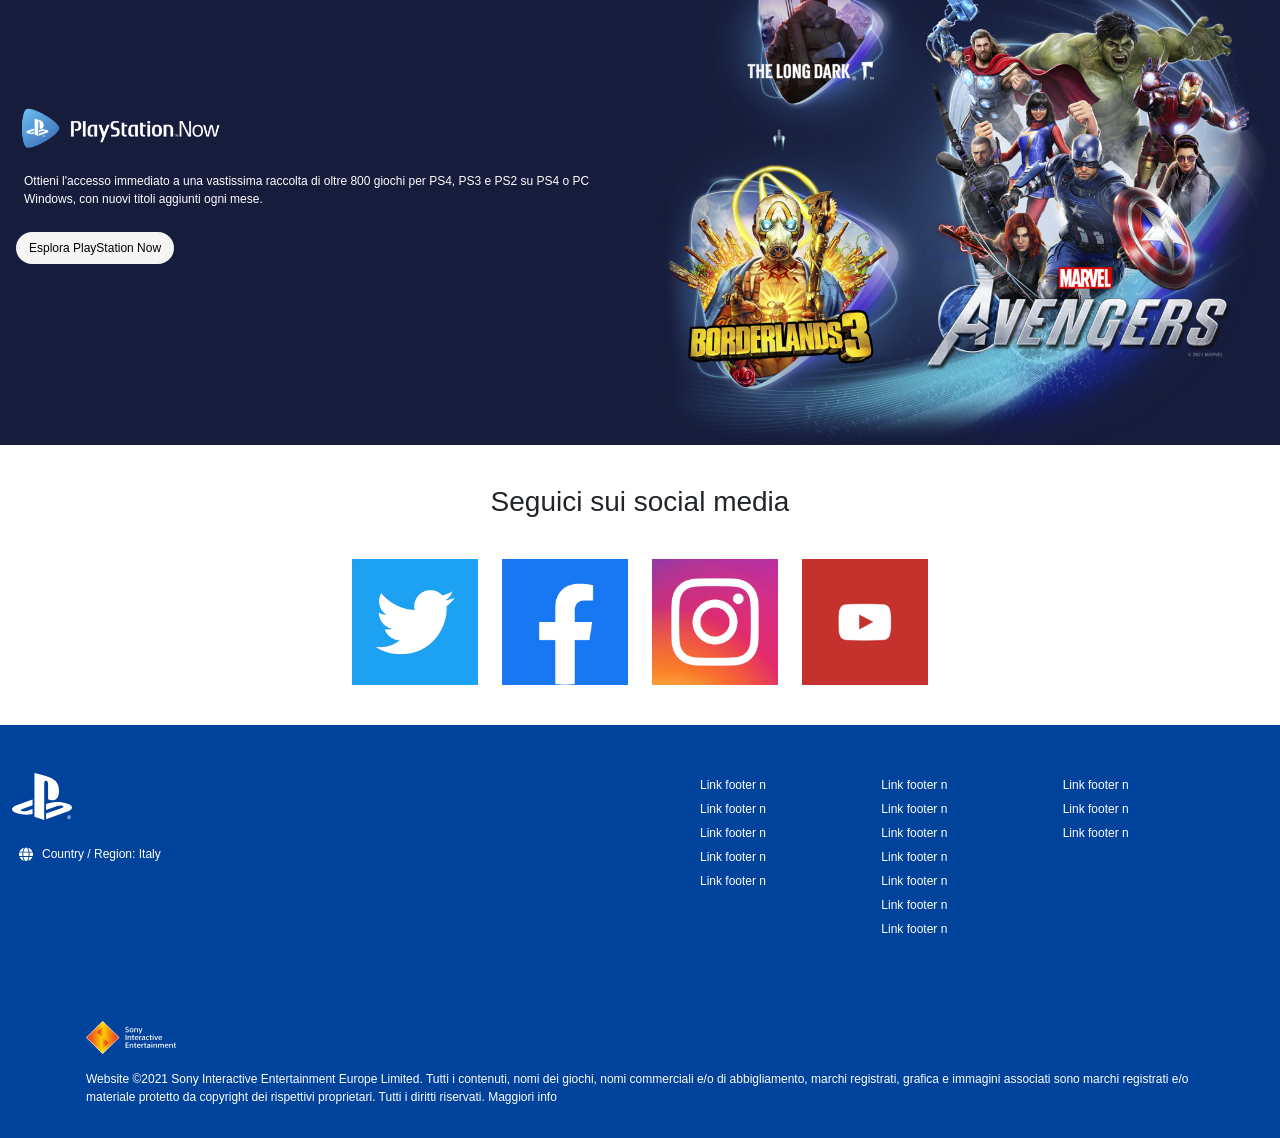
==== commit 262291a6: "adjust container utility class in hames-carousel sections" ====
--- a/index.html
+++ b/index.html
@@ -150,7 +150,7 @@
     <!--main con tutti i suoi contenuti bellissimi frizzantini-->
     <main>
         <section class="games-carousel" id="returnal-banner">
-            <div class="container-fluid container-carousel">
+            <div class="container-lg container-carousel">
                 <div class="row">
                     <div class="hero-game-card returnal-card col-12">
                         <div class="d-flex justify-content-start align-items-end p-3">
@@ -244,7 +244,7 @@
         </section>
         <!-- Aggiungo sezione it takes two-->
         <section class="games-carousel" id="it-takes-two-banner">
-            <div class="container-fluid container-carousel">
+            <div class="container-lg container-carousel">
                 <div class="row">
                     <div class="hero-game-card it-takes-two-card col-12">
                         <div class="d-flex justify-content-start align-items-end p-3">
@@ -474,7 +474,7 @@
         <section class="social-media-hub p-4">
             <h3 class="hub-title text-center py-3">Seguici sui social media</h3>
             <div class="container">
-                <div class="row social-media-grid">
+                <div class="row social-media-grid d-flex justoifycontent-center">
                     <div class="col-6 col-sm-3 social-icon py-3">
                         <img src="img/twitter.jpg" alt="twitter icona" class="img-fluid">
                     </div>
--- a/styles/style.css
+++ b/styles/style.css
@@ -15,37 +15,12 @@
 
 /* Buttons*/
 
-/* Sovrascrittura del bottone Warning di Bootstrap */
+/* btn games-carousel */
 .btn-hero {
     color: #fff;
     background-color: #CD3D10;
     border-color: #CD3D10;
 }
-
-/* Stato Hover */
-.btn-warning:hover {
-    color: var(--bs-btn-hover-color);
-    background-color: var(--bs-btn-hover-bg);
-    border-color: var(--bs-btn-hover-border-color);
-}
-
-/* Stato Active */
-.btn-warning:active, 
-.btn-warning:focus {
-    color: var(--bs-btn-active-color);
-    background-color: var(--bs-btn-active-bg);
-    border-color: var(--bs-btn-active-border-color);
-    box-shadow: var(--bs-btn-active-shadow);
-}
-
-/* Stato Disabled */
-.btn-warning:disabled {
-    color: var(--bs-btn-disabled-color);
-    background-color: var(--bs-btn-disabled-bg);
-    border-color: var(--bs-btn-disabled-border-color);
-}
-
-/* ========================================= */
 
 
 .search-btn {
@@ -63,6 +38,11 @@
     font-size: 12px;
 }
 
+.btn-service-banner-ps-plus:hover {
+    color: #fff;
+}
+
+
 .btn-service-banner-ps-now {
     background-color: #F5F5F5;
     color: black;
@@ -112,6 +92,10 @@
 
 .ps-logo {
     height:50px;
+}
+
+.console-icon {
+    max-width:12px;
 }
 
 
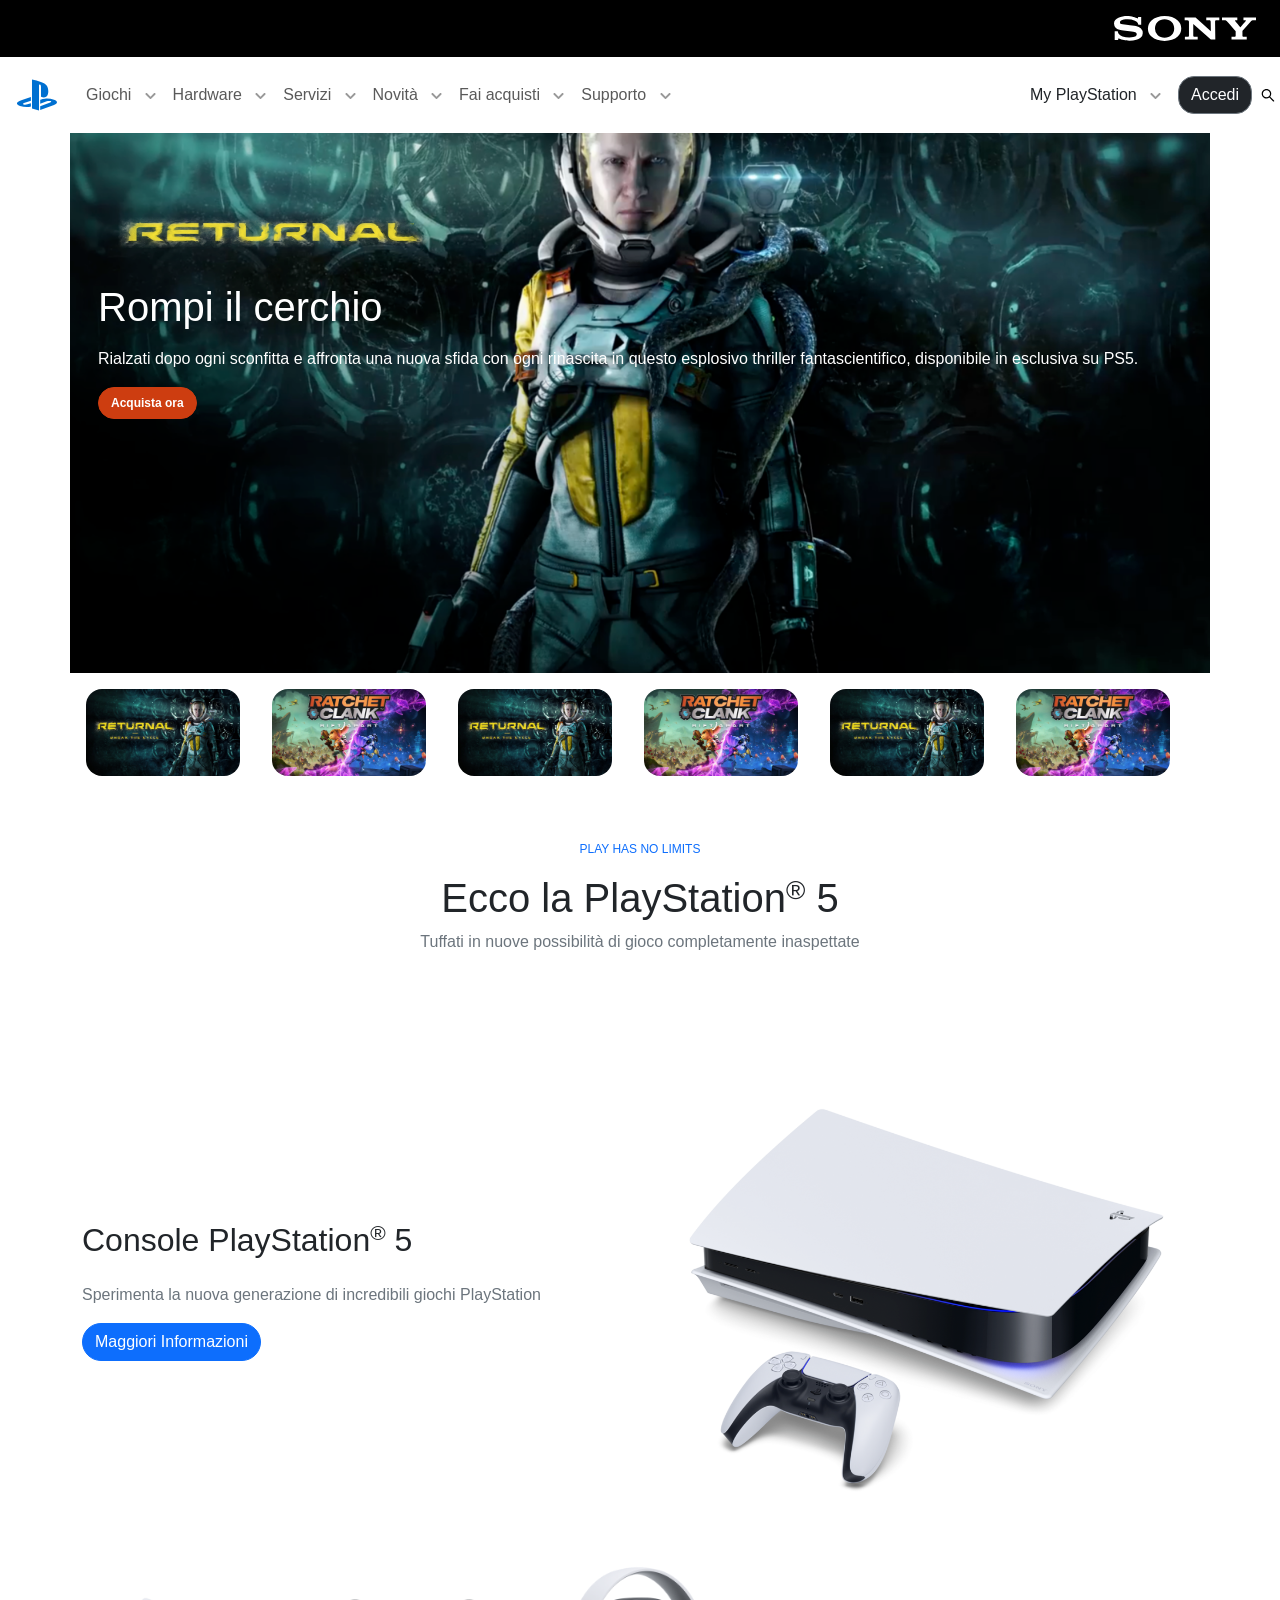
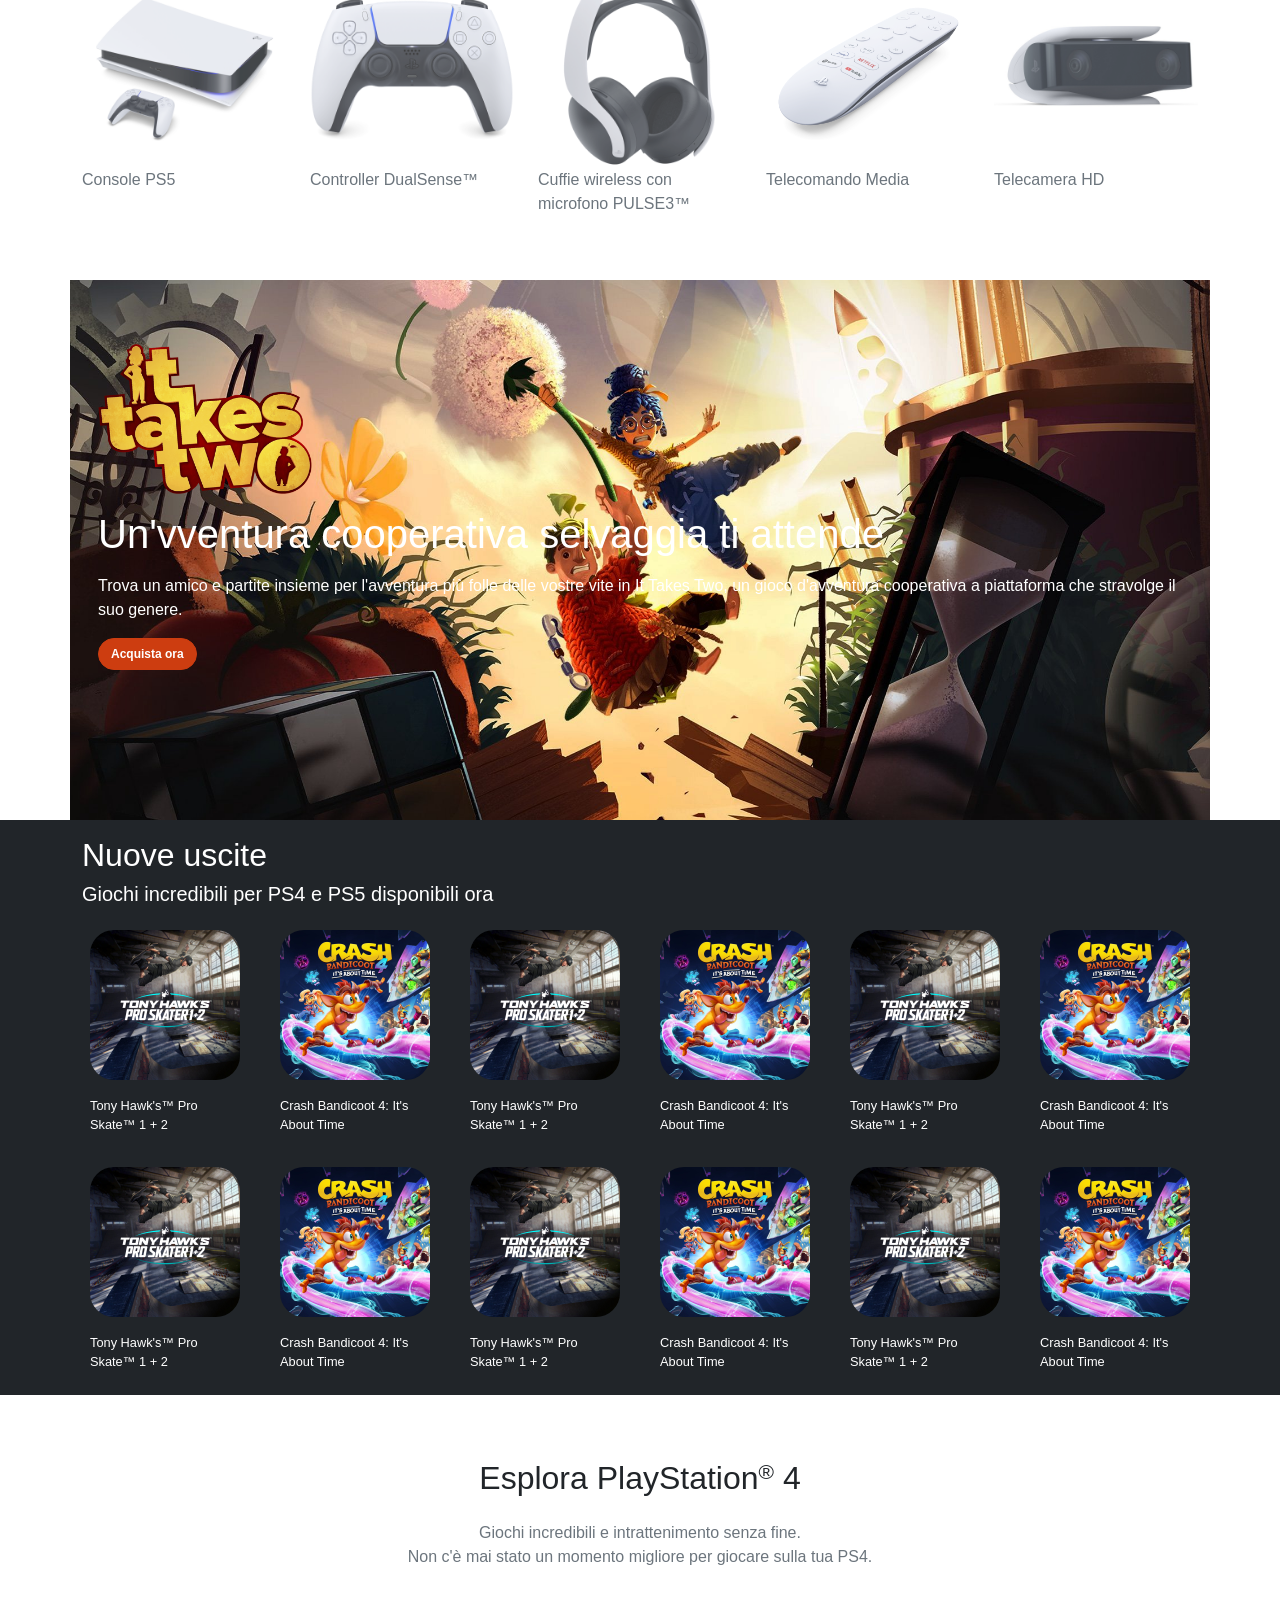
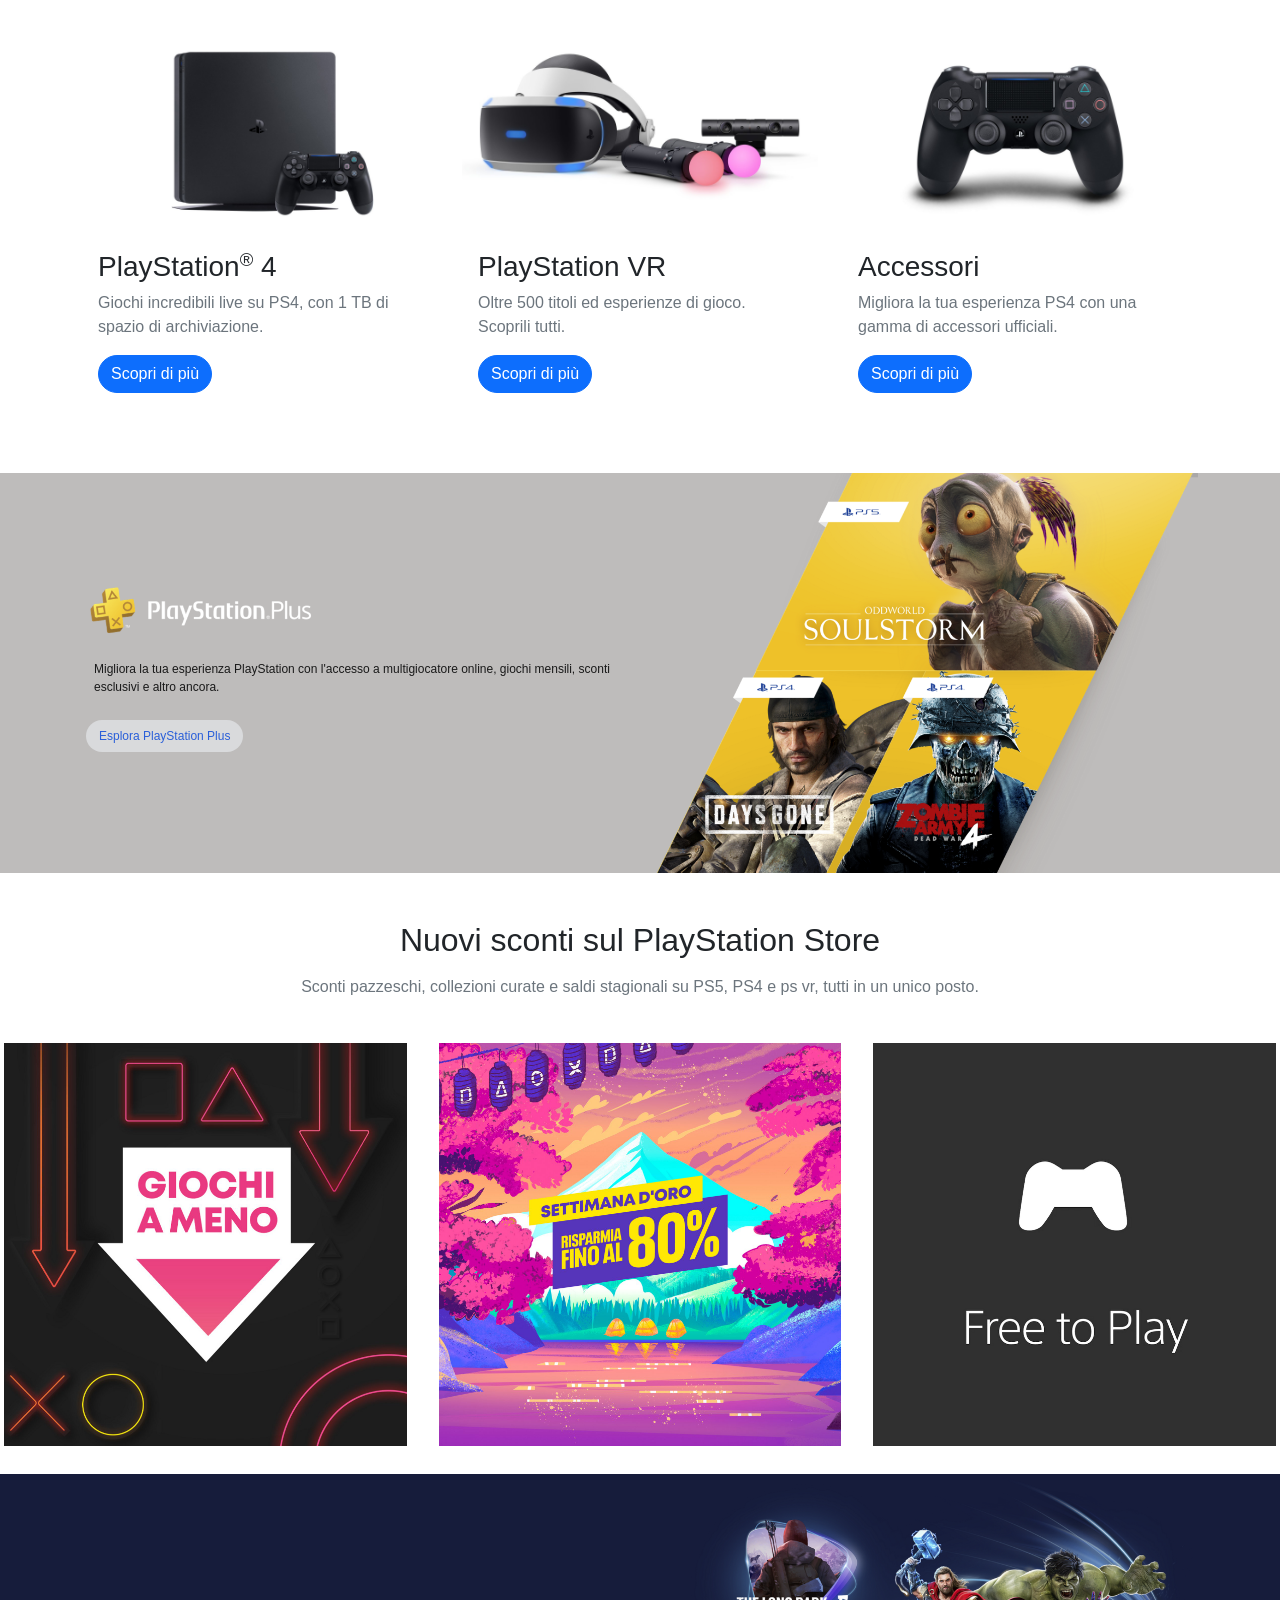
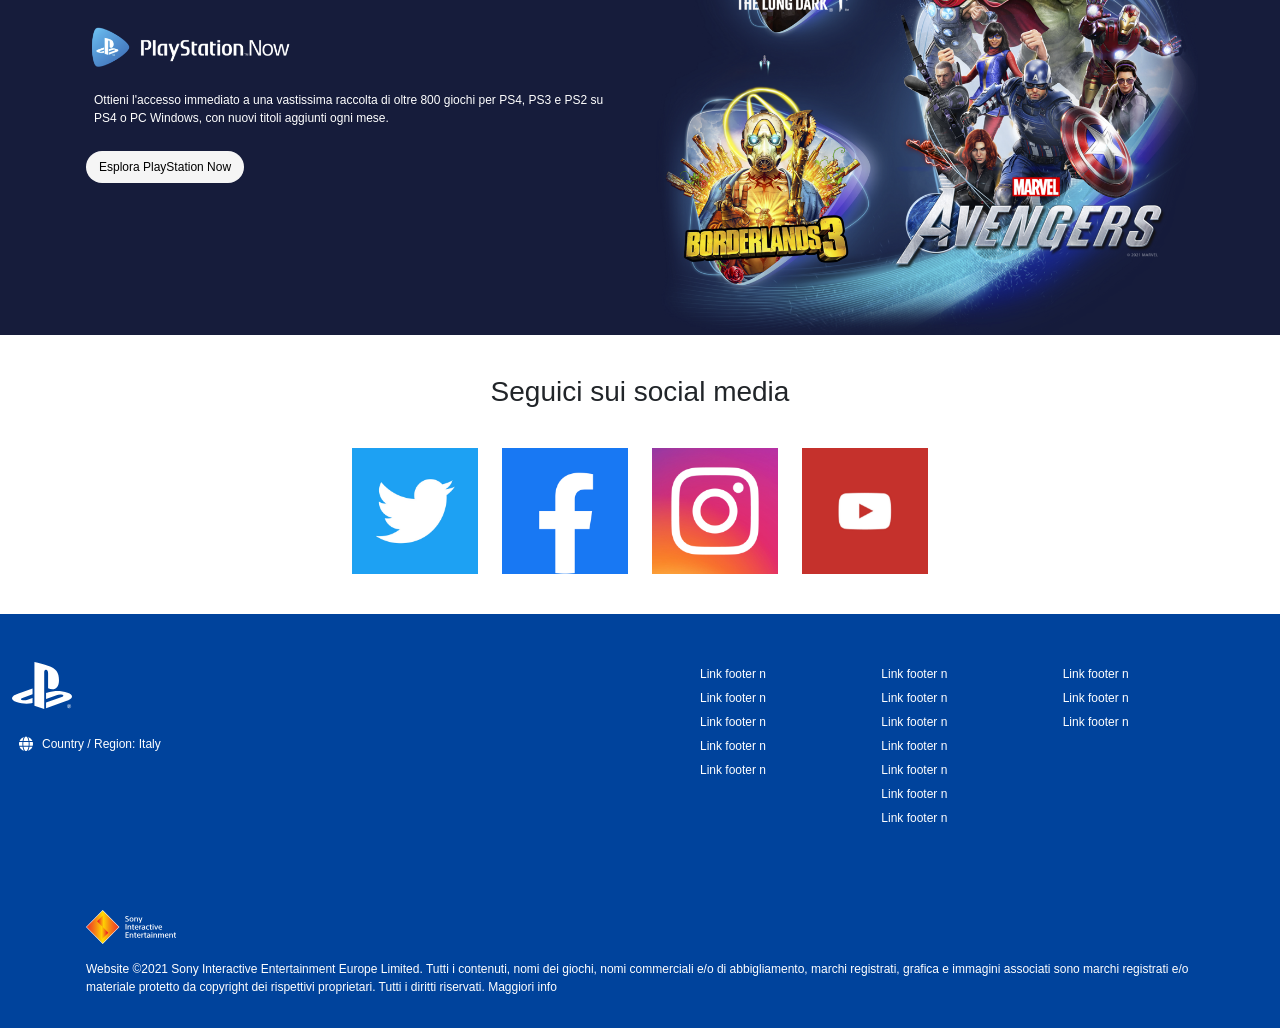
==== commit 7c3d392f: "fix container utility classes in service banners - index.html" ====
--- a/index.html
+++ b/index.html
@@ -386,7 +386,7 @@
         </section>
         <!--Aggiungo sezione per banner PS Plus-->
         <section class="service-banner ps-plus" id="playstation-plus">
-            <div class="container-fluid container-service-banner">
+            <div class="container-lg container-service-banner">
                 <div class="row">
                     <div class="col-12 col-md-6 service-banner-block">
                         <div class="d-flex justify-content-start align-items-center h-100 px-1">
@@ -443,7 +443,7 @@
         <!--Aggiungo banner playstation now-->
         <section class="service-banner ps-now" id="playstation-now">
             <!--riciclo creativo struttura service-banner-->
-            <div class="container-fluid container-service-banner">
+            <div class="container-lg container-service-banner">
                 <div class="row">
                     <div class="col-12 col-md-6 service-banner-block">
                         <div class="d-flex justify-content-start align-items-center h-100 px-1">
@@ -474,7 +474,7 @@
         <section class="social-media-hub p-4">
             <h3 class="hub-title text-center py-3">Seguici sui social media</h3>
             <div class="container">
-                <div class="row social-media-grid d-flex justoifycontent-center">
+                <div class="row social-media-grid ">
                     <div class="col-6 col-sm-3 social-icon py-3">
                         <img src="img/twitter.jpg" alt="twitter icona" class="img-fluid">
                     </div>
